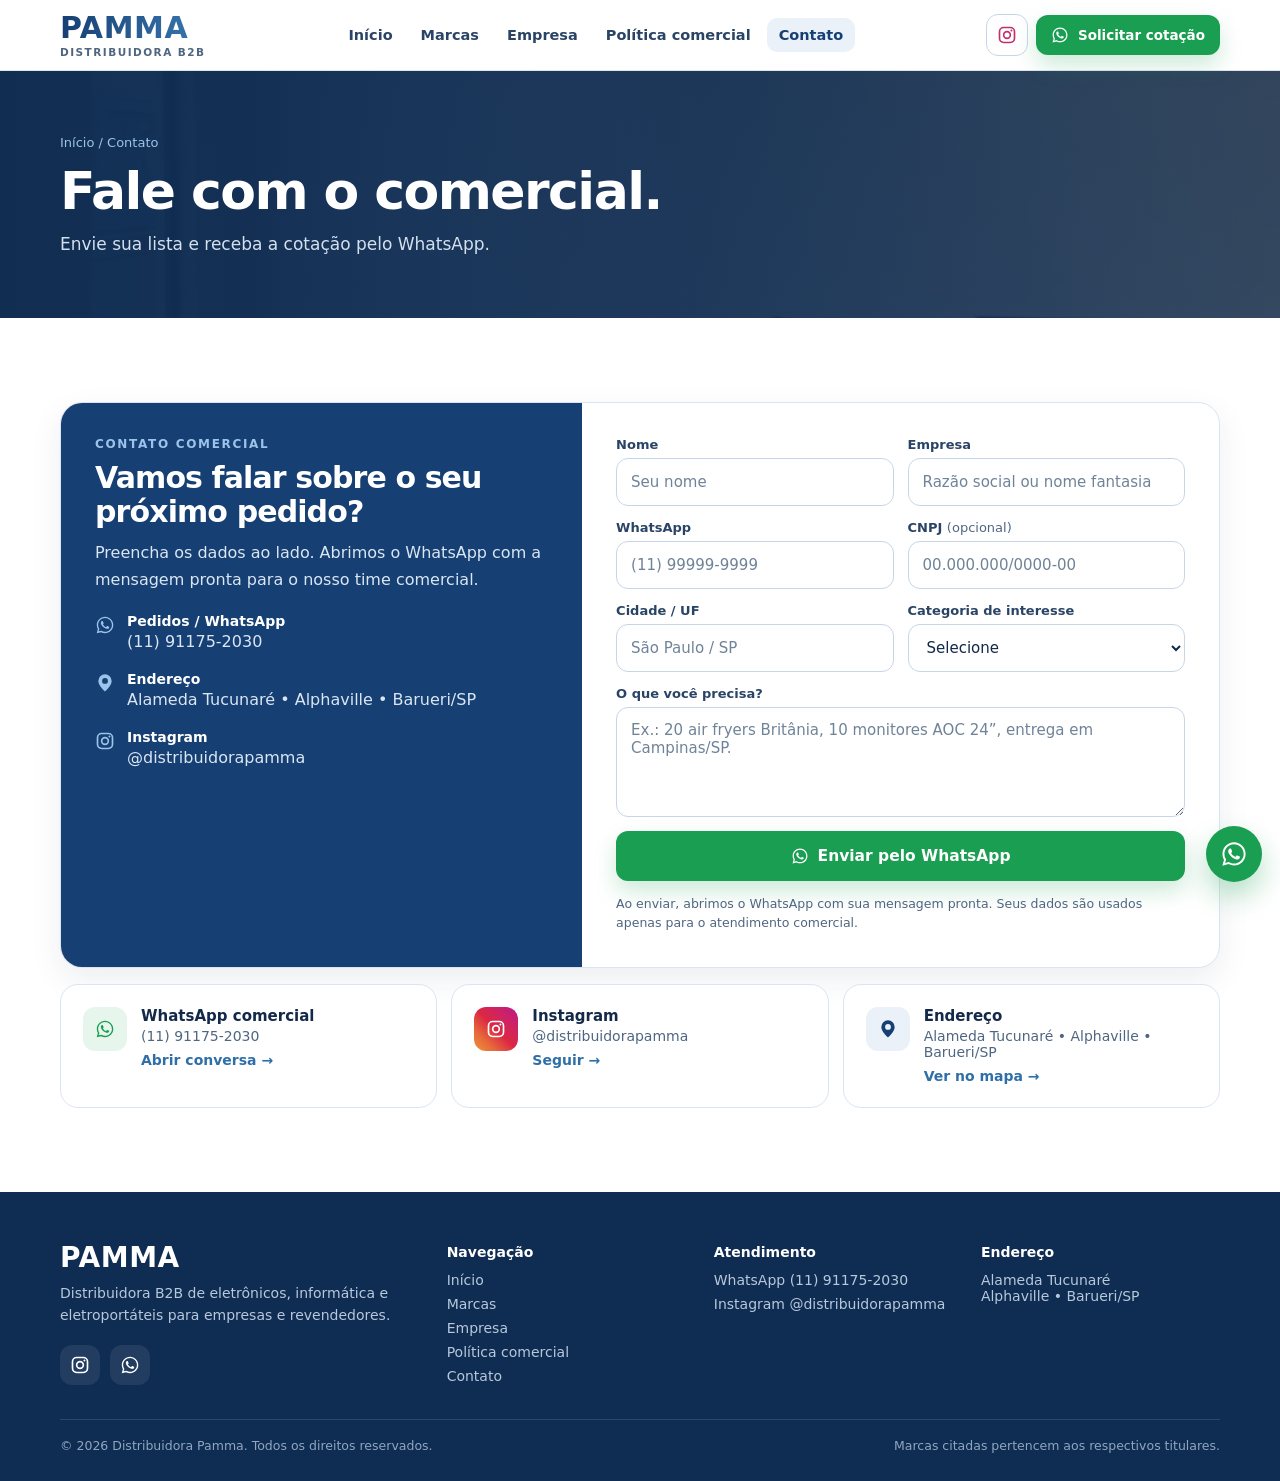
==== contato/index.html @ 4c20a5d1 "Site multipágina da Distribuidora Pamma - Uma página por aba: Início, Marcas, Empresa, Política come" ====
<!doctype html>
<html lang="pt-BR">
<head>
  <meta charset="utf-8" />
  <meta name="viewport" content="width=device-width,initial-scale=1" />
  <meta name="theme-color" content="#163f73" />
  <title>Contato e cotação | Distribuidora Pamma</title>
  <meta name="description" content="Solicite sua cotação pelo WhatsApp (11) 91175-2030 ou pelo formulário. Alameda Tucunaré, Alphaville, Barueri/SP." />
  
  <link rel="canonical" href="https://distribuidorapamma.com/contato/" />
  <meta property="og:type" content="website" />
  <meta property="og:locale" content="pt_BR" />
  <meta property="og:site_name" content="Distribuidora Pamma" />
  <meta property="og:title" content="Contato e cotação | Distribuidora Pamma" />
  <meta property="og:description" content="Solicite sua cotação pelo WhatsApp (11) 91175-2030 ou pelo formulário. Alameda Tucunaré, Alphaville, Barueri/SP." />
  <meta property="og:url" content="https://distribuidorapamma.com/contato/" />
  <meta property="og:image" content="https://distribuidorapamma.com/assets/img/og-pamma.jpg" />
  <meta property="og:image:width" content="1200" />
  <meta property="og:image:height" content="630" />
  <meta name="twitter:card" content="summary_large_image" />
  <link rel="icon" href="data:image/svg+xml,%3Csvg xmlns='http://www.w3.org/2000/svg' viewBox='0 0 64 64'%3E%3Crect width='64' height='64' rx='14' fill='%23163f73'/%3E%3Ctext x='32' y='45' font-family='Arial,Helvetica,sans-serif' font-size='38' font-weight='700' fill='%23fff' text-anchor='middle'%3EP%3C/text%3E%3C/svg%3E" />
  <link rel="stylesheet" href="../assets/css/site.css" />
  
</head>
<body>
<a class="skip" href="#conteudo">Pular para o conteúdo</a>
<svg width="0" height="0" style="position:absolute" aria-hidden="true">
<symbol id="i-wa" viewBox="0 0 24 24"><path fill="currentColor" d="M12.04 2C6.58 2 2.13 6.45 2.13 11.91c0 1.75.46 3.45 1.32 4.95L2.05 22l5.25-1.38a9.9 9.9 0 0 0 4.74 1.21c5.46 0 9.91-4.45 9.91-9.91C21.95 6.45 17.5 2 12.04 2Zm0 18.15c-1.48 0-2.93-.4-4.2-1.15l-.3-.18-3.12.82.83-3.04-.2-.31a8.2 8.2 0 0 1-1.26-4.38c0-4.54 3.7-8.24 8.25-8.24 4.54 0 8.24 3.7 8.24 8.24 0 4.55-3.7 8.24-8.24 8.24Zm4.52-6.16c-.25-.12-1.47-.72-1.69-.81-.23-.08-.39-.12-.56.13-.16.25-.64.81-.78.97-.14.17-.29.19-.54.06-.25-.12-1.05-.39-1.99-1.23-.74-.66-1.23-1.47-1.38-1.72-.14-.25-.02-.38.11-.51.11-.11.25-.29.37-.43.13-.15.17-.25.25-.42.08-.17.04-.31-.02-.43-.06-.12-.56-1.34-.76-1.84-.2-.48-.41-.42-.56-.43h-.48c-.17 0-.43.06-.66.31-.23.25-.86.85-.86 2.07 0 1.22.89 2.4 1.01 2.56.12.17 1.75 2.67 4.23 3.74.59.26 1.05.41 1.41.52.59.19 1.13.16 1.56.1.48-.07 1.47-.6 1.67-1.18.21-.58.21-1.07.14-1.18-.06-.1-.22-.16-.47-.28Z"/></symbol>
<symbol id="i-ig" viewBox="0 0 24 24"><g fill="none" stroke="currentColor" stroke-width="2"><rect x="3" y="3" width="18" height="18" rx="5"/><circle cx="12" cy="12" r="4"/></g><circle cx="17.3" cy="6.7" r="1.2" fill="currentColor"/></symbol>
<symbol id="i-pin" viewBox="0 0 24 24"><path fill="currentColor" d="M12 22s-8-6.46-8-12.5a8 8 0 0 1 16 0C20 15.54 12 22 12 22Zm0-9a3.5 3.5 0 1 0 0-7 3.5 3.5 0 0 0 0 7Z"/></symbol>
<symbol id="i-box" viewBox="0 0 24 24"><g fill="none" stroke="currentColor" stroke-width="1.8" stroke-linejoin="round"><path d="M3 7.5 12 3l9 4.5v9L12 21l-9-4.5v-9Z"/><path d="m3 7.5 9 4.5 9-4.5M12 12v9"/></g></symbol>
<symbol id="i-tv" viewBox="0 0 24 24"><g fill="none" stroke="currentColor" stroke-width="1.8" stroke-linecap="round"><rect x="3" y="4" width="18" height="12" rx="2"/><path d="M8 20h8M12 16v4"/></g></symbol>
<symbol id="i-laptop" viewBox="0 0 24 24"><g fill="none" stroke="currentColor" stroke-width="1.8" stroke-linecap="round" stroke-linejoin="round"><rect x="5" y="4" width="14" height="10" rx="1.5"/><path d="M2.5 18h19l-1.5-4H4l-1.5 4Z"/></g></symbol>
<symbol id="i-blender" viewBox="0 0 24 24"><g fill="none" stroke="currentColor" stroke-width="1.8" stroke-linecap="round" stroke-linejoin="round"><path d="M7 3h10l-1.5 10h-7L7 3Z"/><path d="M7.5 13h9l1 7h-11l1-7ZM12 16.5h.01"/></g></symbol>
<symbol id="i-fan" viewBox="0 0 24 24"><g fill="none" stroke="currentColor" stroke-width="1.8" stroke-linecap="round"><circle cx="12" cy="10" r="1.6"/><path d="M12 8.4c0-3 1-5.4 3-5.4s2.4 3-3 5.4ZM13.4 10.8c2.6 1.5 4.2 3.5 3.2 5.2s-3.8.5-3.2-5.2ZM10.6 10.8c-2.6 1.5-5.1 1.9-6.1.2s1.6-3.6 6.1-.2ZM12 11.6V21M8 21h8"/></g></symbol>
<symbol id="i-truck" viewBox="0 0 24 24"><g fill="none" stroke="currentColor" stroke-width="1.8" stroke-linejoin="round"><path d="M2 6h12v10H2zM14 9h4l4 4v3h-8z"/><circle cx="6" cy="18" r="2" fill="#fff"/><circle cx="18" cy="18" r="2" fill="#fff"/></g></symbol>
<symbol id="i-doc" viewBox="0 0 24 24"><g fill="none" stroke="currentColor" stroke-width="1.8" stroke-linejoin="round"><path d="M6 2h9l5 5v15H6z"/><path d="M14 2v6h6M9 13h8M9 17h6"/></g></symbol>
<symbol id="i-menu" viewBox="0 0 24 24"><path stroke="currentColor" stroke-width="2" stroke-linecap="round" d="M4 7h16M4 12h16M4 17h16"/></symbol>
<symbol id="i-arrow" viewBox="0 0 24 24"><path fill="none" stroke="currentColor" stroke-width="2" stroke-linecap="round" stroke-linejoin="round" d="M5 12h14M13 6l6 6-6 6"/></symbol>
</svg>

<header class="site-header">
  <nav class="wrap" aria-label="Principal">
    <a class="brand" href="../" aria-label="Distribuidora Pamma — início">
      <span class="logo">PAMMA</span>
      <small>Distribuidora B2B</small>
    </a>
    <div class="navlinks" id="navlinks">
<a href="../">Início</a>
<a href="../marcas/">Marcas</a>
<a href="../empresa/">Empresa</a>
<a href="../politica-comercial/">Política comercial</a>
<a href="../contato/" aria-current="page">Contato</a>
    </div>
    <div class="nav-right">
      <a class="icon-btn ig" href="https://www.instagram.com/distribuidorapamma/" target="_blank" rel="noopener" aria-label="Instagram @distribuidorapamma" title="@distribuidorapamma">
        <svg class="ico" aria-hidden="true"><use href="#i-ig"/></svg>
      </a>
      <a class="btn btn-wa btn-sm js-wa" href="../contato/">
        <svg class="ico" aria-hidden="true"><use href="#i-wa"/></svg><span>Solicitar cotação</span>
      </a>
      <button class="icon-btn menu-btn" id="menuBtn" aria-label="Abrir menu" aria-expanded="false" aria-controls="navlinks">
        <svg class="ico" aria-hidden="true"><use href="#i-menu"/></svg>
      </button>
    </div>
  </nav>
</header>

<main id="conteudo">
<section class="page-head">
  <img class="ph-bg" src="../assets/img/escritorio.webp" alt="" aria-hidden="true" />
  <div class="wrap">
    <div class="crumbs"><a href="../">Início</a> / Contato</div>
    <h1>Fale com o comercial.</h1>
    <p>Envie sua lista e receba a cotação pelo WhatsApp.</p>
  </div>
</section>

<section class="section">
  <div class="wrap">
    <div class="contact-box">
      <div class="contact-info">
        <div class="kicker">Contato comercial</div>
        <h2>Vamos falar sobre o seu próximo pedido?</h2>
        <p>Preencha os dados ao lado. Abrimos o WhatsApp com a mensagem pronta para o nosso time comercial.</p>
        <div class="contact-line">
          <svg class="ico" aria-hidden="true"><use href="#i-wa"/></svg>
          <div><strong>Pedidos / WhatsApp</strong><a class="js-wa" data-msg="Olá! Gostaria de fazer um pedido com a Distribuidora Pamma." href="#">(11) 91175-2030</a></div>
        </div>
        <div class="contact-line">
          <svg class="ico" aria-hidden="true"><use href="#i-pin"/></svg>
          <div><strong>Endereço</strong><a href="https://www.google.com/maps/search/?api=1&amp;query=Alameda+Tucunar%C3%A9+Alphaville+Barueri+SP" target="_blank" rel="noopener">Alameda Tucunaré • Alphaville • Barueri/SP</a></div>
        </div>
        <div class="contact-line">
          <svg class="ico" aria-hidden="true"><use href="#i-ig"/></svg>
          <div><strong>Instagram</strong><a href="https://www.instagram.com/distribuidorapamma/" target="_blank" rel="noopener">@distribuidorapamma</a></div>
        </div>
      </div>

      <form class="form" id="leadForm" novalidate>
        <div class="form-grid">
          <div class="field">
            <label for="nome">Nome</label>
            <input id="nome" name="nome" required autocomplete="name" placeholder="Seu nome" />
          </div>
          <div class="field">
            <label for="empresa">Empresa</label>
            <input id="empresa" name="empresa" required autocomplete="organization" placeholder="Razão social ou nome fantasia" />
          </div>
          <div class="field">
            <label for="telefone">WhatsApp</label>
            <input id="telefone" name="telefone" type="tel" required autocomplete="tel" inputmode="tel" placeholder="(11) 99999-9999" />
          </div>
          <div class="field">
            <label for="cnpj">CNPJ <em>(opcional)</em></label>
            <input id="cnpj" name="cnpj" inputmode="numeric" placeholder="00.000.000/0000-00" />
          </div>
          <div class="field">
            <label for="cidade">Cidade / UF</label>
            <input id="cidade" name="cidade" autocomplete="address-level2" placeholder="São Paulo / SP" />
          </div>
          <div class="field">
            <label for="categoria">Categoria de interesse</label>
            <select id="categoria" name="categoria">
              <option value="">Selecione</option>
              <option>TV & Eletrônicos</option>
              <option>Informática</option>
              <option>Eletroportáteis</option>
              <option>Utilidades & Climatização</option>
              <option>Várias categorias</option>
            </select>
          </div>
          <div class="field full">
            <label for="mensagem">O que você precisa?</label>
            <textarea id="mensagem" name="mensagem" placeholder="Ex.: 20 air fryers Britânia, 10 monitores AOC 24”, entrega em Campinas/SP."></textarea>
          </div>
          <div class="field full">
            <button class="btn btn-wa" type="submit"><svg class="ico" aria-hidden="true"><use href="#i-wa"/></svg> Enviar pelo WhatsApp</button>
            <div class="fine">Ao enviar, abrimos o WhatsApp com sua mensagem pronta. Seus dados são usados apenas para o atendimento comercial.</div>
          </div>
        </div>
      </form>
    </div>

    <div class="info-cards">
      <div class="card info-card">
        <div class="fi wa"><svg class="ico" aria-hidden="true"><use href="#i-wa"/></svg></div>
        <div><b>WhatsApp comercial</b><span>(11) 91175-2030</span><a class="more js-wa" href="#">Abrir conversa →</a></div>
      </div>
      <div class="card info-card">
        <div class="fi ig"><svg class="ico" aria-hidden="true"><use href="#i-ig"/></svg></div>
        <div><b>Instagram</b><span>@distribuidorapamma</span><a class="more" href="https://www.instagram.com/distribuidorapamma/" target="_blank" rel="noopener">Seguir →</a></div>
      </div>
      <div class="card info-card">
        <div class="fi"><svg class="ico" aria-hidden="true"><use href="#i-pin"/></svg></div>
        <div><b>Endereço</b><span>Alameda Tucunaré • Alphaville • Barueri/SP</span><a class="more" href="https://www.google.com/maps/search/?api=1&amp;query=Alameda+Tucunar%C3%A9+Alphaville+Barueri+SP" target="_blank" rel="noopener">Ver no mapa →</a></div>
      </div>
    </div>
  </div>
</section>

</main>

<footer class="site-footer">
  <div class="wrap">
    <div class="footer-grid">
      <div>
        <div class="logo">PAMMA</div>
        <p style="max-width:360px; line-height:1.6; margin:10px 0 0">Distribuidora B2B de eletrônicos, informática e eletroportáteis para empresas e revendedores.</p>
        <div class="social">
          <a class="ig" href="https://www.instagram.com/distribuidorapamma/" target="_blank" rel="noopener" aria-label="Instagram"><svg class="ico" aria-hidden="true"><use href="#i-ig"/></svg></a>
          <a class="wa js-wa" href="../contato/" aria-label="WhatsApp"><svg class="ico" aria-hidden="true"><use href="#i-wa"/></svg></a>
        </div>
        <!-- TODO: inserir razão social e CNPJ oficiais -->
      </div>
      <div>
        <h4>Navegação</h4>
        <ul>
          <li><a href="../">Início</a></li>
          <li><a href="../marcas/">Marcas</a></li>
          <li><a href="../empresa/">Empresa</a></li>
          <li><a href="../politica-comercial/">Política comercial</a></li>
          <li><a href="../contato/">Contato</a></li>
        </ul>
      </div>
      <div>
        <h4>Atendimento</h4>
        <ul>
          <li><a class="js-wa" href="../contato/">WhatsApp (11) 91175-2030</a></li>
          <li><a href="https://www.instagram.com/distribuidorapamma/" target="_blank" rel="noopener">Instagram @distribuidorapamma</a></li>
        </ul>
      </div>
      <div>
        <h4>Endereço</h4>
        <ul>
          <li><a href="https://www.google.com/maps/search/?api=1&amp;query=Alameda+Tucunar%C3%A9+Alphaville+Barueri+SP" target="_blank" rel="noopener">Alameda Tucunaré<br>Alphaville • Barueri/SP</a></li>
        </ul>
      </div>
    </div>
    <div class="footer-bottom">
      <span>© <span id="year"></span> Distribuidora Pamma. Todos os direitos reservados.</span>
      <span>Marcas citadas pertencem aos respectivos titulares.</span>
    </div>
  </div>
</footer>

<a class="fab js-wa" href="../contato/" aria-label="Falar no WhatsApp"><svg class="ico" aria-hidden="true"><use href="#i-wa"/></svg></a>
<script src="../assets/js/site.js" defer></script>
</body>
</html>
---- assets/css/site.css ----
/* Distribuidora Pamma — estilos compartilhados */
:root{
  --navy:#163f73;
  --navy-2:#1f4f8a;
  --navy-dark:#0f2c52;
  --blue:#2f6fa8;
  --blue-light:#9cc3ea;
  --blue-soft:#eaf1f9;
  --bg-soft:#f4f8fc;
  --line:#dbe5f0;
  --line-strong:#c6d6e8;
  --text:#13294a;
  --muted:#4f6680;
  --wa:#1a9e52;
  --wa-2:#14864a;
  --ig:linear-gradient(45deg,#f09433 0%,#e6683c 25%,#dc2743 50%,#cc2366 75%,#bc1888 100%);
  --shadow:0 12px 32px rgba(19,41,74,.08);
  --shadow-lg:0 24px 48px rgba(19,41,74,.14);
  --radius:18px;
  --header-h:70px;
}
*{box-sizing:border-box}
html{scroll-behavior:smooth; scroll-padding-top:calc(var(--header-h) + 12px)}
body{
  margin:0; color:var(--text); background:#fff;
  font-family:Inter,ui-sans-serif,system-ui,-apple-system,BlinkMacSystemFont,"Segoe UI",Roboto,sans-serif;
  -webkit-font-smoothing:antialiased; overflow-x:hidden;
}
img{max-width:100%; display:block}
a{color:inherit; text-decoration:none}
:focus-visible{outline:3px solid #7fb0e3; outline-offset:2px; border-radius:6px}
.wrap{width:min(1160px, calc(100% - 32px)); margin:0 auto}
.skip{position:absolute; left:-9999px; top:8px; z-index:100; background:#fff; padding:10px 14px; border-radius:10px; font-weight:700}
.skip:focus{left:12px}
.ico{width:20px; height:20px; flex:0 0 20px}

/* Marca */
.logo{
  font-weight:800; letter-spacing:.02em; line-height:1;
  background:linear-gradient(90deg, var(--navy) 0%, #3a78b0 100%);
  -webkit-background-clip:text; background-clip:text; color:transparent;
}

/* Header */
.site-header{
  position:sticky; top:0; z-index:60;
  background:rgba(255,255,255,.95); backdrop-filter:blur(10px);
  border-bottom:1px solid var(--line);
}
.site-header nav{min-height:var(--header-h); display:flex; align-items:center; justify-content:space-between; gap:20px}
.brand{display:flex; flex-direction:column; gap:3px}
.brand .logo{font-size:30px}
.brand small{font-size:10.5px; color:var(--muted); letter-spacing:.14em; text-transform:uppercase; font-weight:700}
.navlinks{display:flex; align-items:center; gap:4px; font-size:14.5px; font-weight:600; color:#2a4466}
.navlinks a{padding:9px 12px; border-radius:10px}
.navlinks a:hover{background:var(--bg-soft); color:var(--navy)}
.navlinks a[aria-current="page"]{color:var(--navy); background:var(--blue-soft); font-weight:700}
.nav-right{display:flex; align-items:center; gap:8px}
.icon-btn{
  width:42px; height:42px; border-radius:12px; display:grid; place-items:center;
  border:1px solid var(--line-strong); background:#fff; color:var(--navy); cursor:pointer;
}
.icon-btn:hover{background:var(--bg-soft)}
.icon-btn.ig{color:#c1306b}
.menu-btn{display:none}

/* Botões */
.btn{
  display:inline-flex; align-items:center; justify-content:center; gap:9px;
  padding:12px 18px; border-radius:12px; font:inherit; font-weight:700; font-size:14.5px;
  border:1px solid transparent; cursor:pointer; transition:transform .18s ease, background .18s ease, box-shadow .18s ease;
  white-space:nowrap;
}
.btn:hover{transform:translateY(-1px)}
.btn .ico{width:18px; height:18px; flex-basis:18px}
.btn-wa{color:#fff; background:var(--wa); box-shadow:0 10px 22px rgba(26,158,82,.22)}
.btn-wa:hover{background:var(--wa-2)}
.btn-navy{color:#fff; background:var(--navy)}
.btn-navy:hover{background:var(--navy-2)}
.btn-ghost{color:var(--navy); background:#fff; border-color:var(--line-strong)}
.btn-light{color:var(--navy); background:#fff}
.btn-outline-light{color:#fff; border-color:rgba(255,255,255,.35)}
.btn-outline-light:hover{background:rgba(255,255,255,.08)}
.btn-ig{color:#fff; background:var(--ig)}
.btn-sm{padding:10px 14px; font-size:13.5px}
.link-arrow{display:inline-flex; align-items:center; gap:6px; font-weight:700; color:var(--blue)}
.link-arrow:hover{gap:9px}

/* Tipografia de seção */
.section{padding:84px 0}
.section.alt{background:var(--bg-soft)}
.section-head{max-width:720px; margin-bottom:34px}
.section-head.center{margin-left:auto; margin-right:auto; text-align:center}
.section-head.row{max-width:none; display:flex; align-items:flex-end; justify-content:space-between; gap:20px; flex-wrap:wrap}
.kicker{font-size:12px; font-weight:800; letter-spacing:.14em; text-transform:uppercase; color:var(--blue); margin-bottom:10px}
h1,h2,h3{letter-spacing:-.03em}
h2{font-size:clamp(28px,3.6vw,42px); line-height:1.1; margin:0 0 12px}
.section-head p{color:var(--muted); font-size:16.5px; line-height:1.65; margin:0}
.card{background:#fff; border:1px solid var(--line); border-radius:var(--radius)}

/* Hero (home) */
.hero{padding:52px 0 64px; background:linear-gradient(180deg,#fff 0%, var(--bg-soft) 100%)}
.hero-grid{display:grid; grid-template-columns:1.1fr .9fr; gap:48px; align-items:center}
.tag{
  display:inline-flex; align-items:center; gap:8px; padding:7px 12px; border-radius:999px;
  background:var(--blue-soft); color:var(--navy); font-size:12px; font-weight:800;
  letter-spacing:.08em; text-transform:uppercase;
}
.tag .dot{width:7px; height:7px; border-radius:50%; background:var(--wa); box-shadow:0 0 0 4px rgba(26,158,82,.15)}
.hero h1{margin:16px 0 16px; font-size:clamp(34px,5vw,58px); line-height:1.04; max-width:640px}
.hero h1 span{color:var(--blue)}
.lead{margin:0 0 26px; max-width:580px; color:var(--muted); font-size:17.5px; line-height:1.65}
.actions{display:flex; flex-wrap:wrap; gap:10px}
.stats{display:grid; grid-template-columns:repeat(3,1fr); gap:12px; margin-top:32px; max-width:620px}
.stat{padding:16px; border-radius:14px; background:#fff; border:1px solid var(--line)}
.stat strong{display:block; font-size:22px; letter-spacing:-.02em; color:var(--navy)}
.stat span{display:block; margin-top:4px; font-size:12.5px; color:var(--muted); line-height:1.4}
.hero-visual{position:relative}
.hero-photo{border-radius:24px; overflow:hidden; border:1px solid var(--line); box-shadow:var(--shadow-lg); aspect-ratio:4/5; max-height:600px}
.hero-photo img{width:100%; height:100%; object-fit:cover}
.badge{
  position:absolute; left:-22px; bottom:28px; max-width:270px; display:flex; gap:12px; align-items:center;
  padding:14px 16px; border-radius:14px; background:#fff; border:1px solid var(--line); box-shadow:var(--shadow);
}
.badge.top{left:auto; right:-18px; top:26px; bottom:auto}
.badge .bi{width:40px; height:40px; border-radius:12px; display:grid; place-items:center; background:var(--blue-soft); color:var(--navy); flex:0 0 40px}
.badge .bi.wa{background:#e6f6ec; color:var(--wa)}
.badge b{display:block; font-size:14px}
.badge span{display:block; font-size:12.5px; color:var(--muted); margin-top:2px}

/* Faixa de marcas (marquee) */
.brand-strip{border-block:1px solid var(--line); background:#fff; overflow:hidden; padding:18px 0}
.brand-strip .track{display:flex; gap:44px; width:max-content; animation:scroll 38s linear infinite}
.brand-strip span{font-weight:800; font-size:18px; color:#8aa0b8; letter-spacing:.01em; white-space:nowrap}
.brand-strip:hover .track{animation-play-state:paused}
@keyframes scroll{to{transform:translateX(-50%)}}
@media (prefers-reduced-motion:reduce){.brand-strip .track{animation:none; flex-wrap:wrap; width:auto; justify-content:center}}

/* Cabeçalho de página interna */
.page-head{position:relative; color:#fff; background:var(--navy-dark); overflow:hidden}
.page-head .ph-bg{position:absolute; inset:0; width:100%; height:100%; object-fit:cover; opacity:.35}
.page-head::after{content:""; position:absolute; inset:0; background:linear-gradient(90deg, rgba(15,44,82,.96) 0%, rgba(15,44,82,.75) 55%, rgba(15,44,82,.35) 100%)}
.page-head .wrap{position:relative; z-index:1; padding:64px 0 60px}
.crumbs{font-size:13px; color:var(--blue-light); margin-bottom:14px}
.crumbs a:hover{color:#fff}
.page-head h1{margin:0 0 12px; font-size:clamp(32px,4.4vw,52px); line-height:1.06; max-width:760px}
.page-head p{margin:0; max-width:640px; color:#d3e0ef; font-size:17px; line-height:1.6}
.page-head .actions{margin-top:24px}

/* Categorias / features */
.features{display:grid; grid-template-columns:repeat(4,1fr); gap:14px}
.feature{padding:24px; transition:transform .2s ease, box-shadow .2s ease}
.feature:hover{transform:translateY(-3px); box-shadow:var(--shadow)}
.feature .fi{width:48px; height:48px; border-radius:12px; display:grid; place-items:center; background:var(--blue-soft); color:var(--navy); margin-bottom:16px}
.feature .fi .ico{width:24px; height:24px}
.feature h3{margin:0 0 6px; font-size:17.5px}
.feature p{margin:0; color:var(--muted); font-size:14px; line-height:1.6}
.feature ul{margin:12px 0 0; padding:0; list-style:none; display:grid; gap:6px; font-size:13.5px; color:var(--muted)}
.feature li::before{content:"•"; color:var(--blue); font-weight:800; margin-right:8px}

/* Grade de marcas */
.brand-grid{display:grid; grid-template-columns:repeat(6,1fr); gap:10px}
.brand-tile{
  display:grid; place-items:center; min-height:76px; padding:12px; text-align:center;
  font-weight:800; font-size:16px; color:var(--navy); letter-spacing:.01em;
  background:#fff; border:1px solid var(--line); border-radius:14px; transition:border-color .2s, box-shadow .2s;
}
.brand-tile:hover{border-color:var(--line-strong); box-shadow:var(--shadow)}
.brand-tile.more{color:var(--muted); font-weight:600; border-style:dashed}
.legal{margin:14px 2px 0; font-size:12.5px; color:var(--muted); line-height:1.5}

/* Passos numerados */
.steps{display:grid; grid-template-columns:repeat(4,1fr); gap:14px; counter-reset:s}
.steps.three{grid-template-columns:repeat(3,1fr)}
.step{padding:24px; position:relative}
.step .n{font-size:34px; font-weight:800; color:var(--line-strong); letter-spacing:-.04em; line-height:1}
.step h3{margin:14px 0 6px; font-size:17px}
.step p{margin:0; color:var(--muted); font-size:14px; line-height:1.55}

/* Política comercial */
.policy-grid{display:grid; grid-template-columns:repeat(3,1fr); gap:14px}
.policy{padding:24px; position:relative; overflow:hidden}
.policy::before{content:""; position:absolute; left:0; top:0; bottom:0; width:4px; background:var(--blue)}
.policy small{display:block; color:var(--blue); font-weight:800; font-size:11.5px; letter-spacing:.1em; text-transform:uppercase; margin-bottom:8px}
.policy strong{display:block; font-size:24px; letter-spacing:-.02em; margin-bottom:6px}
.policy p{margin:0; color:var(--muted); line-height:1.6; font-size:14px}
.policy.wide{grid-column:span 2}
.note{margin:16px 2px 0; font-size:13px; color:var(--muted)}

/* FAQ */
.faq{display:grid; gap:10px; max-width:860px}
.faq details{background:#fff; border:1px solid var(--line); border-radius:14px; padding:0 20px}
.faq summary{cursor:pointer; list-style:none; padding:18px 0; font-weight:700; display:flex; justify-content:space-between; gap:16px}
.faq summary::-webkit-details-marker{display:none}
.faq summary::after{content:"+"; font-size:20px; color:var(--blue); line-height:1}
.faq details[open] summary::after{content:"–"}
.faq details p{margin:0 0 18px; color:var(--muted); line-height:1.6}

/* Empresa */
.split{display:grid; grid-template-columns:1fr 1fr; gap:44px; align-items:center}
.media-grid{display:grid; grid-template-columns:1.15fr .85fr; gap:12px}
.media-grid img{width:100%; height:100%; aspect-ratio:3/4; object-fit:cover; border-radius:18px; border:1px solid var(--line)}
.media-grid img:last-child{margin-top:44px}
.check-list{display:grid; gap:12px; margin:24px 0 0}
.check{display:flex; gap:12px; align-items:flex-start; padding:14px 16px}
.check i{width:26px; height:26px; flex:0 0 26px; border-radius:50%; display:grid; place-items:center; background:var(--blue-soft); color:var(--navy); font-style:normal; font-size:13px; font-weight:800}
.check span{color:var(--muted); line-height:1.55; font-size:15px}
.check strong{color:var(--text)}

/* Galeria */
.gallery{display:grid; grid-template-columns:repeat(3,1fr); gap:12px}
.gallery figure{margin:0; position:relative; border-radius:18px; overflow:hidden; border:1px solid var(--line)}
.gallery img{width:100%; aspect-ratio:1/1; object-fit:cover; transition:transform .5s ease}
.gallery figure:hover img{transform:scale(1.04)}
.gallery figcaption{position:absolute; left:12px; bottom:12px; padding:6px 10px; border-radius:8px; background:rgba(19,41,74,.84); color:#fff; font-size:12.5px; font-weight:700}

/* Bloco Instagram */
.ig-block{display:grid; grid-template-columns:1fr auto; gap:24px; align-items:center; padding:30px 34px; border-radius:22px; background:#fff; border:1px solid var(--line)}
.ig-block .ig-id{display:flex; align-items:center; gap:16px}
.ig-avatar{width:64px; height:64px; border-radius:50%; padding:3px; background:var(--ig); flex:0 0 64px}
.ig-avatar span{display:grid; place-items:center; width:100%; height:100%; border-radius:50%; background:#fff; font-weight:800; font-size:13px; color:var(--navy); letter-spacing:.02em}
.ig-block h3{margin:0 0 4px; font-size:22px}
.ig-block p{margin:0; color:var(--muted); line-height:1.55}

/* CTA final */
.cta-band{background:var(--navy); color:#fff; border-radius:24px; padding:44px; display:grid; grid-template-columns:1fr auto; gap:24px; align-items:center; position:relative; overflow:hidden}
.cta-band::after{content:""; position:absolute; right:-80px; top:-80px; width:280px; height:280px; border-radius:50%; background:radial-gradient(circle, rgba(156,195,234,.25), transparent 70%)}
.cta-band h2{color:#fff; margin:0 0 8px; font-size:clamp(24px,3vw,34px)}
.cta-band p{margin:0; color:#d3e0ef; line-height:1.6}
.cta-band .actions{position:relative; z-index:1}

/* Contato */
.contact-box{display:grid; grid-template-columns:.9fr 1.1fr; overflow:hidden; border-radius:22px; background:#fff; border:1px solid var(--line); box-shadow:var(--shadow)}
.contact-info{padding:34px; background:var(--navy); color:#dbe6f3}
.contact-info .kicker{color:var(--blue-light)}
.contact-info h2{margin:6px 0 12px; font-size:30px; line-height:1.12; color:#fff}
.contact-info p{line-height:1.65; margin:0 0 8px}
.contact-line{display:flex; gap:12px; align-items:flex-start; margin-top:20px}
.contact-line .ico{color:var(--blue-light); margin-top:2px}
.contact-line strong{display:block; color:#fff; font-size:14px}
.contact-line span, .contact-line a{display:block; margin-top:3px; color:#dbe6f3}
.contact-line a:hover{text-decoration:underline}
.form{padding:34px}
.form-grid{display:grid; grid-template-columns:1fr 1fr; gap:14px}
.field{display:grid; gap:6px}
.field.full{grid-column:1/-1}
label{font-size:13px; font-weight:700; color:#2a4466}
label em{font-style:normal; font-weight:500; color:var(--muted)}
input,textarea,select{width:100%; border:1px solid var(--line-strong); background:#fff; color:var(--text); border-radius:12px; padding:13px 14px; font:inherit; font-size:15px; min-height:48px}
textarea{min-height:110px; resize:vertical}
input::placeholder,textarea::placeholder{color:#6f8399}
input:focus,textarea:focus,select:focus{outline:none; border-color:var(--blue); box-shadow:0 0 0 3px rgba(47,111,168,.15)}
.form .btn{width:100%; padding:15px 18px; font-size:15.5px}
.fine{font-size:12.5px; color:var(--muted); margin-top:8px; line-height:1.5}
.info-cards{display:grid; grid-template-columns:repeat(3,1fr); gap:14px; margin-top:16px}
.info-card{padding:22px; display:flex; gap:14px; align-items:flex-start}
.info-card .fi{width:44px; height:44px; border-radius:12px; display:grid; place-items:center; background:var(--blue-soft); color:var(--navy); flex:0 0 44px}
.info-card .fi.ig{background:var(--ig); color:#fff}
.info-card .fi.wa{background:#e6f6ec; color:var(--wa)}
.info-card b{display:block; font-size:15px}
.info-card span{display:block; color:var(--muted); font-size:14px; margin-top:3px}
.info-card a.more{display:inline-block; margin-top:8px; font-weight:700; color:var(--blue); font-size:14px}

/* Footer */
.site-footer{padding:52px 0 28px; background:var(--navy-dark); color:#b7c8dc; font-size:14px}
.footer-grid{display:grid; grid-template-columns:1.5fr 1fr 1fr 1fr; gap:28px}
.site-footer .logo{font-size:28px; background:none; color:#fff}
.site-footer h4{margin:0 0 12px; color:#fff; font-size:14px}
.site-footer ul{list-style:none; padding:0; margin:0; display:grid; gap:8px}
.site-footer a:hover{color:#fff}
.social{display:flex; gap:10px; margin-top:18px}
.social a{width:40px; height:40px; border-radius:12px; display:grid; place-items:center; background:rgba(255,255,255,.08); color:#fff; transition:background .2s}
.social a:hover{background:rgba(255,255,255,.18)}
.social a.ig:hover{background:var(--ig)}
.social a.wa:hover{background:var(--wa)}
.footer-bottom{margin-top:34px; padding-top:18px; border-top:1px solid rgba(255,255,255,.12); display:flex; justify-content:space-between; gap:16px; flex-wrap:wrap; font-size:12.5px; color:#8fa6c0}

/* WhatsApp flutuante */
.fab{position:fixed; right:18px; bottom:18px; z-index:65; width:56px; height:56px; border-radius:50%; display:grid; place-items:center; background:var(--wa); color:#fff; box-shadow:0 14px 28px rgba(26,158,82,.32)}
.fab .ico{width:28px; height:28px; flex-basis:28px}

/* Revelar ao rolar */
.reveal{opacity:0; transform:translateY(14px); transition:opacity .5s ease, transform .5s ease}
.reveal.in{opacity:1; transform:none}
@media (prefers-reduced-motion:reduce){.reveal{opacity:1; transform:none; transition:none}}

/* ---------- Responsivo ---------- */
@media (max-width:1024px){
  .navlinks{
    display:none; position:absolute; left:0; right:0; top:var(--header-h);
    flex-direction:column; align-items:stretch; gap:0; padding:8px 16px 16px;
    background:#fff; border-bottom:1px solid var(--line); box-shadow:0 16px 30px rgba(19,41,74,.08);
  }
  .navlinks a{padding:14px 8px; border-radius:0; border-bottom:1px solid var(--line)}
  .navlinks a[aria-current="page"]{background:none; color:var(--blue)}
  .navlinks.open{display:flex}
  .menu-btn{display:grid}
  .hero-grid,.split,.contact-box{grid-template-columns:1fr}
  .hero-photo{max-width:560px; margin:0 auto; aspect-ratio:4/3}
  .badge{left:12px}
  .badge.top{right:12px}
  .features,.steps{grid-template-columns:1fr 1fr}
  .steps.three{grid-template-columns:1fr}
  .policy-grid{grid-template-columns:1fr 1fr}
  .policy.wide{grid-column:1/-1}
  .brand-grid{grid-template-columns:repeat(4,1fr)}
  .info-cards{grid-template-columns:1fr}
  .footer-grid{grid-template-columns:1fr 1fr}
  .footer-grid > div:first-child{grid-column:1/-1}
}
@media (max-width:640px){
  :root{--header-h:62px}
  .wrap{width:calc(100% - 28px)}
  .brand .logo{font-size:26px}
  .brand small{display:none}
  .nav-right .btn span{display:none}
  .nav-right .btn{padding:10px 12px}
  .nav-right{gap:6px}
  .icon-btn{width:40px; height:40px}
  .hero{padding:28px 0 44px}
  .lead{font-size:16px}
  .actions .btn{flex:1 1 100%}
  .stats{gap:8px}
  .stat{padding:12px 10px}
  .stat strong{font-size:17px}
  .stat span{font-size:11.5px}
  .hero-photo{aspect-ratio:4/3.4}
  .badge{position:static; max-width:none; margin-top:10px; box-shadow:none}
  .badge.top{display:none}
  .page-head .wrap{padding:44px 0 40px}
  .page-head p{font-size:15.5px}
  .section{padding:56px 0}
  .features,.policy-grid,.form-grid,.steps{grid-template-columns:1fr}
  .brand-grid{grid-template-columns:repeat(3,1fr)}
  .brand-tile{min-height:60px; font-size:14px}
  .media-grid img:last-child{margin-top:24px}
  .gallery{grid-template-columns:1fr 1fr}
  .gallery figure:first-child{grid-column:1/-1}
  .gallery figure:first-child img{aspect-ratio:4/3}
  .ig-block{grid-template-columns:1fr; padding:24px}
  .ig-block .btn{width:100%}
  .cta-band{grid-template-columns:1fr; padding:30px 24px}
  .contact-info,.form{padding:24px}
  .contact-info h2{font-size:26px}
  .footer-grid{grid-template-columns:1fr}
  body{padding-bottom:70px}
}
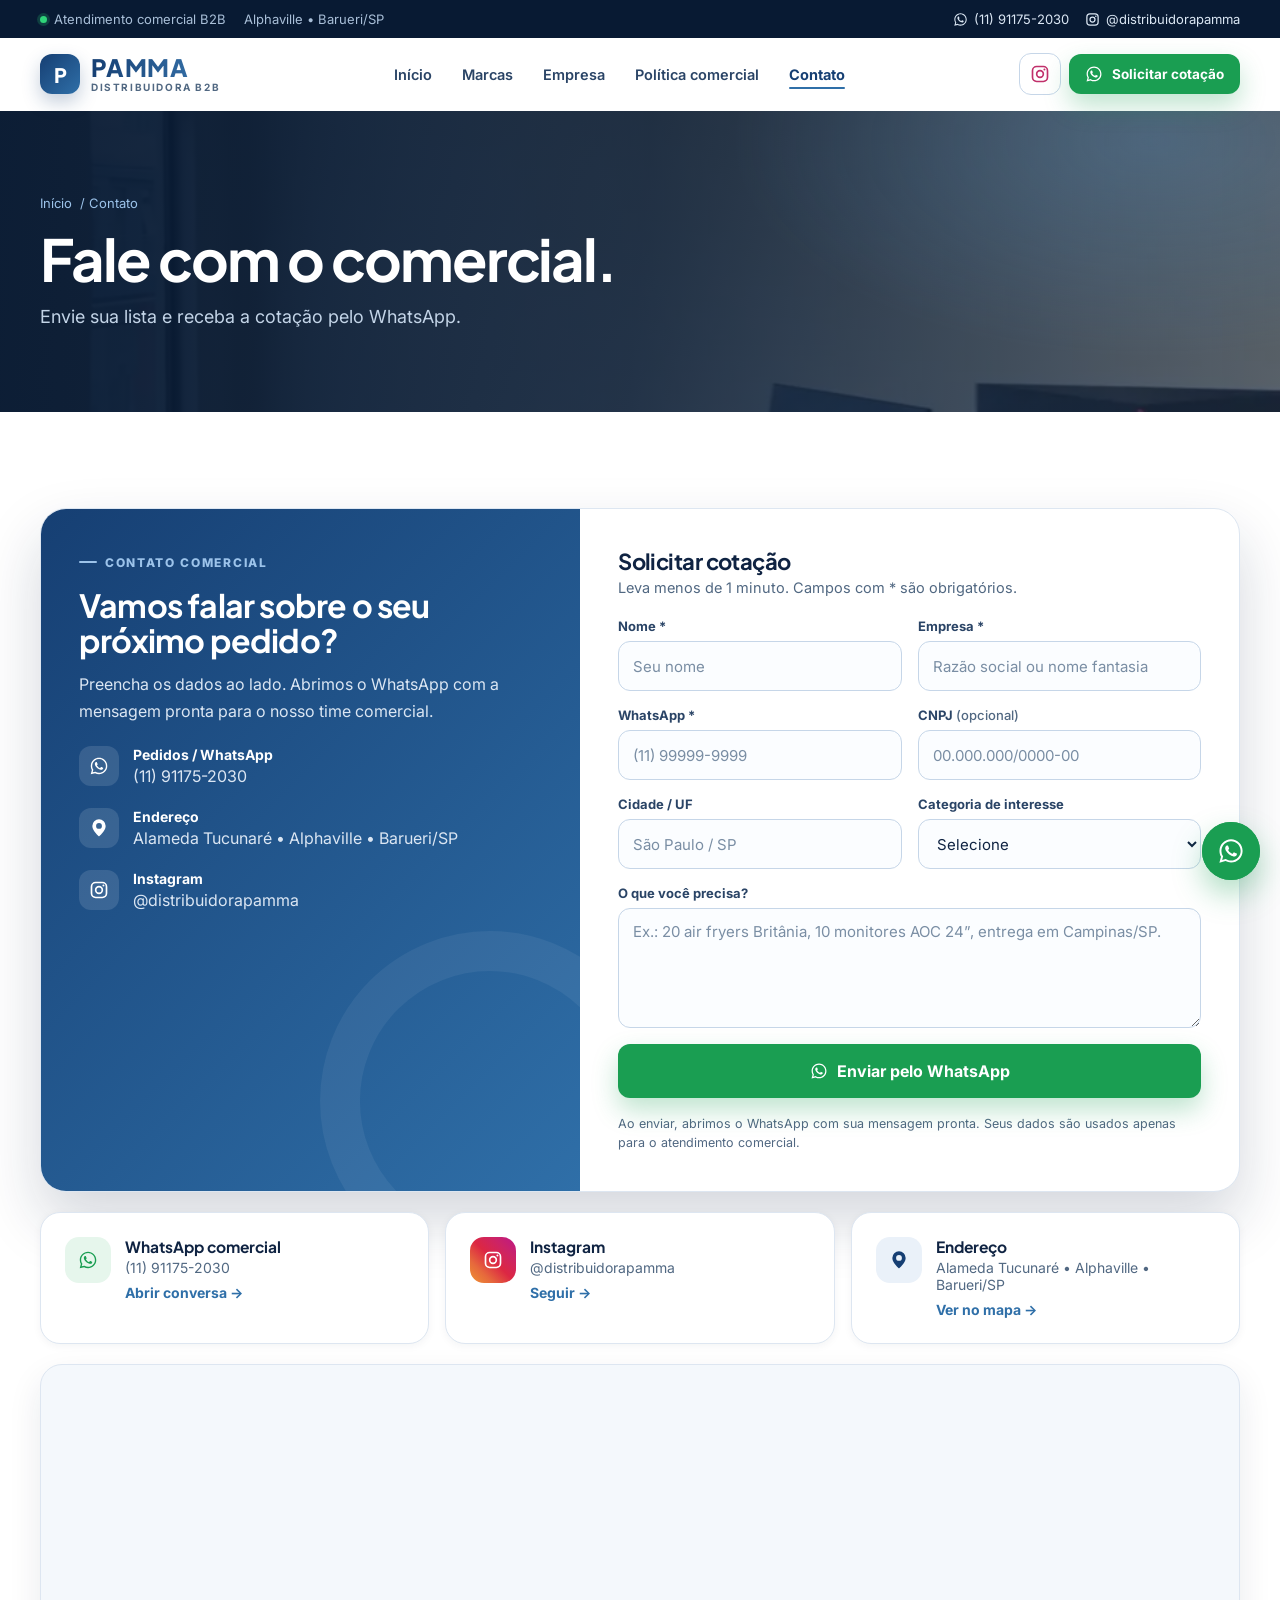
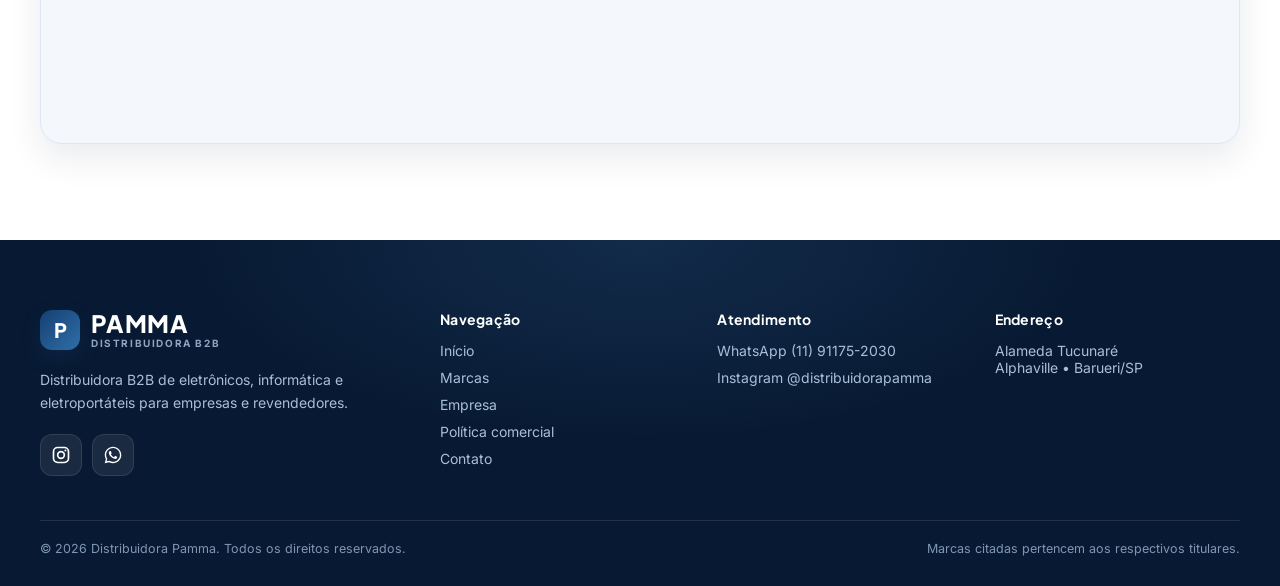
==== commit b6f83f6a: "Redesign visual v2 do site - Hero escuro com foto do CD, card de condições e KPIs sobrepostos - Topb" ====
--- a/contato/index.html
+++ b/contato/index.html
@@ -19,6 +19,9 @@
   <meta property="og:image:height" content="630" />
   <meta name="twitter:card" content="summary_large_image" />
   <link rel="icon" href="data:image/svg+xml,%3Csvg xmlns='http://www.w3.org/2000/svg' viewBox='0 0 64 64'%3E%3Crect width='64' height='64' rx='14' fill='%23163f73'/%3E%3Ctext x='32' y='45' font-family='Arial,Helvetica,sans-serif' font-size='38' font-weight='700' fill='%23fff' text-anchor='middle'%3EP%3C/text%3E%3C/svg%3E" />
+  <link rel="preconnect" href="https://fonts.googleapis.com" />
+  <link rel="preconnect" href="https://fonts.gstatic.com" crossorigin />
+  <link rel="stylesheet" href="https://fonts.googleapis.com/css2?family=Inter:wght@400;500;600;700&family=Plus+Jakarta+Sans:wght@600;700;800&display=swap" />
   <link rel="stylesheet" href="../assets/css/site.css" />
   
 </head>
@@ -35,15 +38,32 @@
 <symbol id="i-fan" viewBox="0 0 24 24"><g fill="none" stroke="currentColor" stroke-width="1.8" stroke-linecap="round"><circle cx="12" cy="10" r="1.6"/><path d="M12 8.4c0-3 1-5.4 3-5.4s2.4 3-3 5.4ZM13.4 10.8c2.6 1.5 4.2 3.5 3.2 5.2s-3.8.5-3.2-5.2ZM10.6 10.8c-2.6 1.5-5.1 1.9-6.1.2s1.6-3.6 6.1-.2ZM12 11.6V21M8 21h8"/></g></symbol>
 <symbol id="i-truck" viewBox="0 0 24 24"><g fill="none" stroke="currentColor" stroke-width="1.8" stroke-linejoin="round"><path d="M2 6h12v10H2zM14 9h4l4 4v3h-8z"/><circle cx="6" cy="18" r="2" fill="#fff"/><circle cx="18" cy="18" r="2" fill="#fff"/></g></symbol>
 <symbol id="i-doc" viewBox="0 0 24 24"><g fill="none" stroke="currentColor" stroke-width="1.8" stroke-linejoin="round"><path d="M6 2h9l5 5v15H6z"/><path d="M14 2v6h6M9 13h8M9 17h6"/></g></symbol>
+<symbol id="i-clock" viewBox="0 0 24 24"><g fill="none" stroke="currentColor" stroke-width="1.8" stroke-linecap="round"><circle cx="12" cy="12" r="9"/><path d="M12 7v5l3 2"/></g></symbol>
+<symbol id="i-card" viewBox="0 0 24 24"><g fill="none" stroke="currentColor" stroke-width="1.8" stroke-linejoin="round"><rect x="3" y="5" width="18" height="14" rx="2"/><path d="M3 10h18M7 15h4"/></g></symbol>
+<symbol id="i-cart" viewBox="0 0 24 24"><g fill="none" stroke="currentColor" stroke-width="1.8" stroke-linecap="round" stroke-linejoin="round"><path d="M3 4h2l2.4 11h10.2L20 8H6.2"/><circle cx="9" cy="19" r="1.5"/><circle cx="17" cy="19" r="1.5"/></g></symbol>
+<symbol id="i-shield" viewBox="0 0 24 24"><g fill="none" stroke="currentColor" stroke-width="1.8" stroke-linejoin="round"><path d="M12 3 4 6v6c0 4.5 3.4 8 8 9 4.6-1 8-4.5 8-9V6l-8-3Z"/><path d="m8.5 12 2.5 2.5 4.5-5"/></g></symbol>
 <symbol id="i-menu" viewBox="0 0 24 24"><path stroke="currentColor" stroke-width="2" stroke-linecap="round" d="M4 7h16M4 12h16M4 17h16"/></symbol>
 <symbol id="i-arrow" viewBox="0 0 24 24"><path fill="none" stroke="currentColor" stroke-width="2" stroke-linecap="round" stroke-linejoin="round" d="M5 12h14M13 6l6 6-6 6"/></symbol>
 </svg>
 
-<header class="site-header">
+<div class="topbar">
+  <div class="wrap">
+    <div class="tb-left">
+      <span><i class="dot"></i> Atendimento comercial B2B</span>
+      <span>Alphaville • Barueri/SP</span>
+    </div>
+    <div class="tb-right">
+      <a class="js-wa" href="../contato/"><svg class="ico" aria-hidden="true"><use href="#i-wa"/></svg><span>(11) 91175-2030</span></a>
+      <a href="https://www.instagram.com/distribuidorapamma/" target="_blank" rel="noopener"><svg class="ico" aria-hidden="true"><use href="#i-ig"/></svg><span>@distribuidorapamma</span></a>
+    </div>
+  </div>
+</div>
+
+<header class="site-header" id="siteHeader">
   <nav class="wrap" aria-label="Principal">
     <a class="brand" href="../" aria-label="Distribuidora Pamma — início">
-      <span class="logo">PAMMA</span>
-      <small>Distribuidora B2B</small>
+      <span class="brand-mark" aria-hidden="true">P</span>
+      <span class="brand-txt"><span class="logo">PAMMA</span><small>Distribuidora B2B</small></span>
     </a>
     <div class="navlinks" id="navlinks">
 <a href="../">Início</a>
@@ -84,31 +104,33 @@
         <h2>Vamos falar sobre o seu próximo pedido?</h2>
         <p>Preencha os dados ao lado. Abrimos o WhatsApp com a mensagem pronta para o nosso time comercial.</p>
         <div class="contact-line">
-          <svg class="ico" aria-hidden="true"><use href="#i-wa"/></svg>
+          <div class="cl-ico"><svg class="ico" aria-hidden="true"><use href="#i-wa"/></svg></div>
           <div><strong>Pedidos / WhatsApp</strong><a class="js-wa" data-msg="Olá! Gostaria de fazer um pedido com a Distribuidora Pamma." href="#">(11) 91175-2030</a></div>
         </div>
         <div class="contact-line">
-          <svg class="ico" aria-hidden="true"><use href="#i-pin"/></svg>
+          <div class="cl-ico"><svg class="ico" aria-hidden="true"><use href="#i-pin"/></svg></div>
           <div><strong>Endereço</strong><a href="https://www.google.com/maps/search/?api=1&amp;query=Alameda+Tucunar%C3%A9+Alphaville+Barueri+SP" target="_blank" rel="noopener">Alameda Tucunaré • Alphaville • Barueri/SP</a></div>
         </div>
         <div class="contact-line">
-          <svg class="ico" aria-hidden="true"><use href="#i-ig"/></svg>
+          <div class="cl-ico"><svg class="ico" aria-hidden="true"><use href="#i-ig"/></svg></div>
           <div><strong>Instagram</strong><a href="https://www.instagram.com/distribuidorapamma/" target="_blank" rel="noopener">@distribuidorapamma</a></div>
         </div>
       </div>
 
       <form class="form" id="leadForm" novalidate>
+        <h3>Solicitar cotação</h3>
+        <p>Leva menos de 1 minuto. Campos com * são obrigatórios.</p>
         <div class="form-grid">
           <div class="field">
-            <label for="nome">Nome</label>
+            <label for="nome">Nome *</label>
             <input id="nome" name="nome" required autocomplete="name" placeholder="Seu nome" />
           </div>
           <div class="field">
-            <label for="empresa">Empresa</label>
+            <label for="empresa">Empresa *</label>
             <input id="empresa" name="empresa" required autocomplete="organization" placeholder="Razão social ou nome fantasia" />
           </div>
           <div class="field">
-            <label for="telefone">WhatsApp</label>
+            <label for="telefone">WhatsApp *</label>
             <input id="telefone" name="telefone" type="tel" required autocomplete="tel" inputmode="tel" placeholder="(11) 99999-9999" />
           </div>
           <div class="field">
@@ -156,6 +178,11 @@
         <div><b>Endereço</b><span>Alameda Tucunaré • Alphaville • Barueri/SP</span><a class="more" href="https://www.google.com/maps/search/?api=1&amp;query=Alameda+Tucunar%C3%A9+Alphaville+Barueri+SP" target="_blank" rel="noopener">Ver no mapa →</a></div>
       </div>
     </div>
+
+    <div class="map">
+      <iframe title="Mapa: Alameda Tucunaré, Alphaville, Barueri/SP" loading="lazy" referrerpolicy="no-referrer-when-downgrade"
+        src="https://www.google.com/maps?q=Alameda+Tucunar%C3%A9,+Alphaville,+Barueri+-+SP&amp;output=embed"></iframe>
+    </div>
   </div>
 </section>
 
@@ -165,8 +192,8 @@
   <div class="wrap">
     <div class="footer-grid">
       <div>
-        <div class="logo">PAMMA</div>
-        <p style="max-width:360px; line-height:1.6; margin:10px 0 0">Distribuidora B2B de eletrônicos, informática e eletroportáteis para empresas e revendedores.</p>
+        <a class="brand" href="../"><span class="brand-mark" aria-hidden="true">P</span><span class="brand-txt"><span class="logo">PAMMA</span><small>Distribuidora B2B</small></span></a>
+        <p style="max-width:360px; line-height:1.65; margin:18px 0 0">Distribuidora B2B de eletrônicos, informática e eletroportáteis para empresas e revendedores.</p>
         <div class="social">
           <a class="ig" href="https://www.instagram.com/distribuidorapamma/" target="_blank" rel="noopener" aria-label="Instagram"><svg class="ico" aria-hidden="true"><use href="#i-ig"/></svg></a>
           <a class="wa js-wa" href="../contato/" aria-label="WhatsApp"><svg class="ico" aria-hidden="true"><use href="#i-wa"/></svg></a>
--- a/assets/css/site.css
+++ b/assets/css/site.css
@@ -1,347 +1,462 @@
-/* Distribuidora Pamma — estilos compartilhados */
+/* Distribuidora Pamma — design system v2 */
 :root{
   --navy:#163f73;
   --navy-2:#1f4f8a;
-  --navy-dark:#0f2c52;
+  --navy-dark:#0c2547;
+  --navy-deep:#081a33;
   --blue:#2f6fa8;
+  --sky:#5aa9f0;
   --blue-light:#9cc3ea;
   --blue-soft:#eaf1f9;
   --bg-soft:#f4f8fc;
-  --line:#dbe5f0;
+  --line:#dde6f1;
   --line-strong:#c6d6e8;
-  --text:#13294a;
-  --muted:#4f6680;
+  --text:#0f2342;
+  --muted:#516882;
   --wa:#1a9e52;
   --wa-2:#14864a;
   --ig:linear-gradient(45deg,#f09433 0%,#e6683c 25%,#dc2743 50%,#cc2366 75%,#bc1888 100%);
-  --shadow:0 12px 32px rgba(19,41,74,.08);
-  --shadow-lg:0 24px 48px rgba(19,41,74,.14);
-  --radius:18px;
-  --header-h:70px;
+  --grad:linear-gradient(135deg,#163f73 0%,#2f6fa8 100%);
+  --shadow-sm:0 2px 8px rgba(15,35,66,.05);
+  --shadow:0 14px 34px rgba(15,35,66,.09);
+  --shadow-lg:0 28px 60px rgba(15,35,66,.18);
+  --radius:20px;
+  --header-h:72px;
+  --font-head:"Plus Jakarta Sans",Inter,ui-sans-serif,system-ui,-apple-system,"Segoe UI",sans-serif;
+  --font-body:Inter,ui-sans-serif,system-ui,-apple-system,BlinkMacSystemFont,"Segoe UI",Roboto,sans-serif;
 }
 *{box-sizing:border-box}
-html{scroll-behavior:smooth; scroll-padding-top:calc(var(--header-h) + 12px)}
-body{
-  margin:0; color:var(--text); background:#fff;
-  font-family:Inter,ui-sans-serif,system-ui,-apple-system,BlinkMacSystemFont,"Segoe UI",Roboto,sans-serif;
-  -webkit-font-smoothing:antialiased; overflow-x:hidden;
-}
+html{scroll-behavior:smooth; scroll-padding-top:calc(var(--header-h) + 16px)}
+body{margin:0; color:var(--text); background:#fff; font-family:var(--font-body); font-size:16px; -webkit-font-smoothing:antialiased; overflow-x:hidden}
 img{max-width:100%; display:block}
 a{color:inherit; text-decoration:none}
 :focus-visible{outline:3px solid #7fb0e3; outline-offset:2px; border-radius:6px}
-.wrap{width:min(1160px, calc(100% - 32px)); margin:0 auto}
+h1,h2,h3,h4{font-family:var(--font-head); letter-spacing:-.025em; color:inherit}
+.wrap{width:min(1200px, calc(100% - 40px)); margin:0 auto}
 .skip{position:absolute; left:-9999px; top:8px; z-index:100; background:#fff; padding:10px 14px; border-radius:10px; font-weight:700}
 .skip:focus{left:12px}
 .ico{width:20px; height:20px; flex:0 0 20px}
-
-/* Marca */
-.logo{
-  font-weight:800; letter-spacing:.02em; line-height:1;
-  background:linear-gradient(90deg, var(--navy) 0%, #3a78b0 100%);
-  -webkit-background-clip:text; background-clip:text; color:transparent;
-}
-
-/* Header */
-.site-header{
-  position:sticky; top:0; z-index:60;
-  background:rgba(255,255,255,.95); backdrop-filter:blur(10px);
-  border-bottom:1px solid var(--line);
-}
+.grad-text{background:linear-gradient(90deg,#7cc0ff,#c7e3ff); -webkit-background-clip:text; background-clip:text; color:transparent}
+
+/* ---------- Topbar ---------- */
+.topbar{background:var(--navy-deep); color:#a9bfd8; font-size:13px}
+.topbar .wrap{min-height:38px; display:flex; align-items:center; justify-content:space-between; gap:16px}
+.topbar .tb-left{display:flex; align-items:center; gap:18px}
+.topbar .tb-left span{display:inline-flex; align-items:center; gap:7px}
+.topbar .tb-left .dot{width:7px; height:7px; border-radius:50%; background:#2fd47a; box-shadow:0 0 0 3px rgba(47,212,122,.2)}
+.topbar .tb-right{display:flex; align-items:center; gap:16px}
+.topbar a{display:inline-flex; align-items:center; gap:6px; color:#dbe7f4}
+.topbar a:hover{color:#fff}
+.topbar .ico{width:15px; height:15px; flex-basis:15px}
+
+/* ---------- Header ---------- */
+.site-header{position:sticky; top:0; z-index:60; background:rgba(255,255,255,.92); backdrop-filter:saturate(1.4) blur(12px); border-bottom:1px solid transparent; transition:border-color .2s, box-shadow .2s}
+.site-header.scrolled{border-bottom-color:var(--line); box-shadow:0 8px 26px rgba(15,35,66,.07)}
 .site-header nav{min-height:var(--header-h); display:flex; align-items:center; justify-content:space-between; gap:20px}
-.brand{display:flex; flex-direction:column; gap:3px}
-.brand .logo{font-size:30px}
-.brand small{font-size:10.5px; color:var(--muted); letter-spacing:.14em; text-transform:uppercase; font-weight:700}
-.navlinks{display:flex; align-items:center; gap:4px; font-size:14.5px; font-weight:600; color:#2a4466}
-.navlinks a{padding:9px 12px; border-radius:10px}
-.navlinks a:hover{background:var(--bg-soft); color:var(--navy)}
-.navlinks a[aria-current="page"]{color:var(--navy); background:var(--blue-soft); font-weight:700}
+.brand{display:flex; align-items:center; gap:11px}
+.brand-mark{width:40px; height:40px; border-radius:12px; background:var(--grad); display:grid; place-items:center; color:#fff; font-family:var(--font-head); font-weight:800; font-size:20px; box-shadow:0 8px 18px rgba(22,63,115,.25)}
+.brand-txt{display:flex; flex-direction:column; gap:2px}
+.logo{font-family:var(--font-head); font-weight:800; letter-spacing:.02em; line-height:1; background:linear-gradient(90deg, var(--navy) 0%, #3a78b0 100%); -webkit-background-clip:text; background-clip:text; color:transparent}
+.brand .logo{font-size:24px}
+.brand small{font-size:10px; color:var(--muted); letter-spacing:.16em; text-transform:uppercase; font-weight:700}
+.navlinks{display:flex; align-items:center; gap:2px; font-size:14.5px; font-weight:600; color:#2a4466}
+.navlinks a{position:relative; padding:10px 14px; border-radius:10px; transition:color .2s}
+.navlinks a::after{content:""; position:absolute; left:14px; right:14px; bottom:4px; height:2px; border-radius:2px; background:var(--blue); transform:scaleX(0); transition:transform .25s ease}
+.navlinks a:hover{color:var(--navy)}
+.navlinks a:hover::after,.navlinks a[aria-current="page"]::after{transform:scaleX(1)}
+.navlinks a[aria-current="page"]{color:var(--navy); font-weight:700}
 .nav-right{display:flex; align-items:center; gap:8px}
-.icon-btn{
-  width:42px; height:42px; border-radius:12px; display:grid; place-items:center;
-  border:1px solid var(--line-strong); background:#fff; color:var(--navy); cursor:pointer;
-}
-.icon-btn:hover{background:var(--bg-soft)}
+.icon-btn{width:42px; height:42px; border-radius:12px; display:grid; place-items:center; border:1px solid var(--line-strong); background:#fff; color:var(--navy); cursor:pointer; transition:background .2s, transform .2s}
+.icon-btn:hover{background:var(--bg-soft); transform:translateY(-1px)}
 .icon-btn.ig{color:#c1306b}
 .menu-btn{display:none}
 
-/* Botões */
-.btn{
-  display:inline-flex; align-items:center; justify-content:center; gap:9px;
-  padding:12px 18px; border-radius:12px; font:inherit; font-weight:700; font-size:14.5px;
-  border:1px solid transparent; cursor:pointer; transition:transform .18s ease, background .18s ease, box-shadow .18s ease;
-  white-space:nowrap;
-}
-.btn:hover{transform:translateY(-1px)}
+/* ---------- Botões ---------- */
+.btn{position:relative; overflow:hidden; display:inline-flex; align-items:center; justify-content:center; gap:9px; padding:13px 20px; border-radius:12px; font:inherit; font-weight:700; font-size:15px; border:1px solid transparent; cursor:pointer; transition:transform .18s ease, background .18s ease, box-shadow .18s ease; white-space:nowrap}
+.btn:hover{transform:translateY(-2px)}
+.btn::before{content:""; position:absolute; top:0; left:-120%; width:60%; height:100%; background:linear-gradient(110deg,transparent,rgba(255,255,255,.35),transparent); transition:left .6s ease}
+.btn:hover::before{left:140%}
 .btn .ico{width:18px; height:18px; flex-basis:18px}
-.btn-wa{color:#fff; background:var(--wa); box-shadow:0 10px 22px rgba(26,158,82,.22)}
+.btn-wa{color:#fff; background:var(--wa); box-shadow:0 12px 26px rgba(26,158,82,.28)}
 .btn-wa:hover{background:var(--wa-2)}
-.btn-navy{color:#fff; background:var(--navy)}
+.btn-navy{color:#fff; background:var(--navy); box-shadow:0 12px 26px rgba(22,63,115,.22)}
 .btn-navy:hover{background:var(--navy-2)}
 .btn-ghost{color:var(--navy); background:#fff; border-color:var(--line-strong)}
 .btn-light{color:var(--navy); background:#fff}
-.btn-outline-light{color:#fff; border-color:rgba(255,255,255,.35)}
-.btn-outline-light:hover{background:rgba(255,255,255,.08)}
-.btn-ig{color:#fff; background:var(--ig)}
-.btn-sm{padding:10px 14px; font-size:13.5px}
-.link-arrow{display:inline-flex; align-items:center; gap:6px; font-weight:700; color:var(--blue)}
-.link-arrow:hover{gap:9px}
-
-/* Tipografia de seção */
-.section{padding:84px 0}
+.btn-outline-light{color:#fff; border-color:rgba(255,255,255,.35); background:rgba(255,255,255,.04)}
+.btn-outline-light:hover{background:rgba(255,255,255,.12)}
+.btn-ig{color:#fff; background:var(--ig); box-shadow:0 12px 26px rgba(220,39,67,.25)}
+.btn-sm{padding:10px 15px; font-size:13.5px}
+.btn-lg{padding:16px 24px; font-size:16px}
+.link-arrow{display:inline-flex; align-items:center; gap:6px; font-weight:700; color:var(--blue); transition:gap .2s}
+.link-arrow:hover{gap:10px}
+.link-arrow .ico{width:18px; height:18px; flex-basis:18px}
+
+/* ---------- Seções ---------- */
+.section{padding:96px 0; position:relative}
 .section.alt{background:var(--bg-soft)}
-.section-head{max-width:720px; margin-bottom:34px}
+.section.dark{background:var(--navy-dark); color:#fff}
+.section.tight{padding:64px 0}
+.dots{background-image:radial-gradient(rgba(22,63,115,.09) 1px, transparent 1px); background-size:22px 22px}
+.section-head{max-width:720px; margin-bottom:40px}
 .section-head.center{margin-left:auto; margin-right:auto; text-align:center}
 .section-head.row{max-width:none; display:flex; align-items:flex-end; justify-content:space-between; gap:20px; flex-wrap:wrap}
-.kicker{font-size:12px; font-weight:800; letter-spacing:.14em; text-transform:uppercase; color:var(--blue); margin-bottom:10px}
-h1,h2,h3{letter-spacing:-.03em}
-h2{font-size:clamp(28px,3.6vw,42px); line-height:1.1; margin:0 0 12px}
-.section-head p{color:var(--muted); font-size:16.5px; line-height:1.65; margin:0}
-.card{background:#fff; border:1px solid var(--line); border-radius:var(--radius)}
-
-/* Hero (home) */
-.hero{padding:52px 0 64px; background:linear-gradient(180deg,#fff 0%, var(--bg-soft) 100%)}
-.hero-grid{display:grid; grid-template-columns:1.1fr .9fr; gap:48px; align-items:center}
-.tag{
-  display:inline-flex; align-items:center; gap:8px; padding:7px 12px; border-radius:999px;
-  background:var(--blue-soft); color:var(--navy); font-size:12px; font-weight:800;
-  letter-spacing:.08em; text-transform:uppercase;
-}
-.tag .dot{width:7px; height:7px; border-radius:50%; background:var(--wa); box-shadow:0 0 0 4px rgba(26,158,82,.15)}
-.hero h1{margin:16px 0 16px; font-size:clamp(34px,5vw,58px); line-height:1.04; max-width:640px}
-.hero h1 span{color:var(--blue)}
-.lead{margin:0 0 26px; max-width:580px; color:var(--muted); font-size:17.5px; line-height:1.65}
-.actions{display:flex; flex-wrap:wrap; gap:10px}
-.stats{display:grid; grid-template-columns:repeat(3,1fr); gap:12px; margin-top:32px; max-width:620px}
-.stat{padding:16px; border-radius:14px; background:#fff; border:1px solid var(--line)}
-.stat strong{display:block; font-size:22px; letter-spacing:-.02em; color:var(--navy)}
-.stat span{display:block; margin-top:4px; font-size:12.5px; color:var(--muted); line-height:1.4}
-.hero-visual{position:relative}
-.hero-photo{border-radius:24px; overflow:hidden; border:1px solid var(--line); box-shadow:var(--shadow-lg); aspect-ratio:4/5; max-height:600px}
-.hero-photo img{width:100%; height:100%; object-fit:cover}
-.badge{
-  position:absolute; left:-22px; bottom:28px; max-width:270px; display:flex; gap:12px; align-items:center;
-  padding:14px 16px; border-radius:14px; background:#fff; border:1px solid var(--line); box-shadow:var(--shadow);
-}
-.badge.top{left:auto; right:-18px; top:26px; bottom:auto}
-.badge .bi{width:40px; height:40px; border-radius:12px; display:grid; place-items:center; background:var(--blue-soft); color:var(--navy); flex:0 0 40px}
-.badge .bi.wa{background:#e6f6ec; color:var(--wa)}
-.badge b{display:block; font-size:14px}
-.badge span{display:block; font-size:12.5px; color:var(--muted); margin-top:2px}
-
-/* Faixa de marcas (marquee) */
-.brand-strip{border-block:1px solid var(--line); background:#fff; overflow:hidden; padding:18px 0}
-.brand-strip .track{display:flex; gap:44px; width:max-content; animation:scroll 38s linear infinite}
-.brand-strip span{font-weight:800; font-size:18px; color:#8aa0b8; letter-spacing:.01em; white-space:nowrap}
-.brand-strip:hover .track{animation-play-state:paused}
+.kicker{display:inline-flex; align-items:center; gap:8px; font-size:12px; font-weight:800; letter-spacing:.14em; text-transform:uppercase; color:var(--blue); margin-bottom:12px}
+.kicker::before{content:""; width:18px; height:2px; border-radius:2px; background:currentColor}
+.section-head.center .kicker::after{content:""; width:18px; height:2px; border-radius:2px; background:currentColor}
+.dark .kicker{color:var(--sky)}
+h2{font-size:clamp(30px,3.8vw,46px); line-height:1.08; margin:0 0 14px}
+.section-head p{color:var(--muted); font-size:17px; line-height:1.65; margin:0}
+.dark .section-head p{color:#b8cbe0}
+.card{background:#fff; border:1px solid var(--line); border-radius:var(--radius); box-shadow:var(--shadow-sm)}
+.lead{margin:0 0 28px; max-width:600px; color:var(--muted); font-size:18px; line-height:1.65}
+.actions{display:flex; flex-wrap:wrap; gap:12px}
+
+/* ---------- Hero (home) ---------- */
+.hero{position:relative; color:#fff; background:var(--navy-deep); overflow:hidden; isolation:isolate}
+.hero-bg{position:absolute; inset:0; z-index:-2}
+.hero-bg img{width:100%; height:100%; object-fit:cover; object-position:center 40%; transform:scale(1.04)}
+.hero::before{content:""; position:absolute; inset:0; z-index:-1; background:
+  radial-gradient(900px 500px at 85% 20%, rgba(90,169,240,.22), transparent 60%),
+  linear-gradient(100deg, rgba(8,26,51,.97) 0%, rgba(8,26,51,.9) 42%, rgba(12,37,71,.62) 72%, rgba(12,37,71,.45) 100%)}
+.hero-grid{display:grid; grid-template-columns:1.15fr .85fr; gap:56px; align-items:center; padding:92px 0 132px}
+.tag{display:inline-flex; align-items:center; gap:9px; padding:8px 14px; border-radius:999px; background:rgba(255,255,255,.08); border:1px solid rgba(255,255,255,.16); color:#dbe9f7; font-size:12.5px; font-weight:700; letter-spacing:.06em; text-transform:uppercase; backdrop-filter:blur(6px)}
+.tag .dot{width:7px; height:7px; border-radius:50%; background:#2fd47a; box-shadow:0 0 0 4px rgba(47,212,122,.2); animation:pulse 2s infinite}
+@keyframes pulse{50%{box-shadow:0 0 0 7px rgba(47,212,122,.05)}}
+.hero h1{margin:22px 0 20px; font-size:clamp(38px,5.6vw,68px); line-height:1.02; letter-spacing:-.035em; max-width:680px}
+.hero .lead{color:#c3d4e7}
+.hero .lead strong{color:#fff}
+.hero-checks{display:flex; flex-wrap:wrap; gap:10px 22px; margin-top:28px; font-size:14px; color:#c3d4e7}
+.hero-checks span{display:inline-flex; align-items:center; gap:8px}
+.hero-checks i{width:20px; height:20px; border-radius:50%; display:grid; place-items:center; background:rgba(47,212,122,.16); color:#4fe091; font-style:normal; font-size:11px; font-weight:800}
+
+.quote-card{position:relative; padding:28px; border-radius:24px; background:rgba(255,255,255,.08); border:1px solid rgba(255,255,255,.16); backdrop-filter:blur(16px); box-shadow:var(--shadow-lg)}
+.quote-card h3{margin:0 0 4px; font-size:20px}
+.quote-card > p{margin:0 0 18px; color:#b8cbe0; font-size:14px}
+.qc-list{display:grid; gap:10px; margin-bottom:20px}
+.qc-item{display:flex; align-items:center; gap:14px; padding:14px 16px; border-radius:14px; background:rgba(255,255,255,.06); border:1px solid rgba(255,255,255,.1)}
+.qc-item .qi{width:40px; height:40px; border-radius:12px; display:grid; place-items:center; background:rgba(90,169,240,.18); color:#9fd0ff; flex:0 0 40px}
+.qc-item b{display:block; font-size:16px; font-family:var(--font-head)}
+.qc-item span{display:block; font-size:12.5px; color:#a9bfd8; margin-top:2px}
+.quote-card .btn{width:100%}
+.quote-card .qc-foot{margin-top:12px; text-align:center; font-size:12.5px; color:#a9bfd8}
+.quote-card .qc-foot a{color:#dbe9f7; text-decoration:underline; text-underline-offset:3px}
+
+/* KPIs sobrepostos ao hero */
+.kpis{position:relative; z-index:2; margin-top:-64px}
+.kpi-grid{display:grid; grid-template-columns:repeat(4,1fr); background:#fff; border:1px solid var(--line); border-radius:22px; box-shadow:var(--shadow-lg); overflow:hidden}
+.kpi{padding:26px 26px 24px; border-right:1px solid var(--line)}
+.kpi:last-child{border-right:0}
+.kpi strong{display:block; font-family:var(--font-head); font-size:32px; letter-spacing:-.03em; color:var(--navy); line-height:1}
+.kpi strong small{font-size:18px}
+.kpi span{display:block; margin-top:8px; font-size:13.5px; color:var(--muted); line-height:1.45}
+
+/* Faixa de marcas */
+.brand-strip{padding:46px 0 10px; overflow:hidden}
+.brand-strip .label{text-align:center; font-size:12.5px; font-weight:700; letter-spacing:.14em; text-transform:uppercase; color:#8aa0b8; margin-bottom:22px}
+.marquee{overflow:hidden; -webkit-mask-image:linear-gradient(90deg,transparent,#000 10%,#000 90%,transparent); mask-image:linear-gradient(90deg,transparent,#000 10%,#000 90%,transparent)}
+.marquee .track{display:flex; gap:56px; width:max-content; animation:scroll 42s linear infinite}
+.marquee span{font-family:var(--font-head); font-weight:800; font-size:22px; color:#9fb2c7; letter-spacing:-.01em; white-space:nowrap; transition:color .2s}
+.marquee span:hover{color:var(--navy)}
+.marquee:hover .track{animation-play-state:paused}
 @keyframes scroll{to{transform:translateX(-50%)}}
-@media (prefers-reduced-motion:reduce){.brand-strip .track{animation:none; flex-wrap:wrap; width:auto; justify-content:center}}
-
-/* Cabeçalho de página interna */
-.page-head{position:relative; color:#fff; background:var(--navy-dark); overflow:hidden}
-.page-head .ph-bg{position:absolute; inset:0; width:100%; height:100%; object-fit:cover; opacity:.35}
-.page-head::after{content:""; position:absolute; inset:0; background:linear-gradient(90deg, rgba(15,44,82,.96) 0%, rgba(15,44,82,.75) 55%, rgba(15,44,82,.35) 100%)}
-.page-head .wrap{position:relative; z-index:1; padding:64px 0 60px}
-.crumbs{font-size:13px; color:var(--blue-light); margin-bottom:14px}
+
+/* ---------- Cabeçalho de página interna ---------- */
+.page-head{position:relative; color:#fff; background:var(--navy-deep); overflow:hidden; isolation:isolate}
+.page-head .ph-bg{position:absolute; inset:0; width:100%; height:100%; object-fit:cover; z-index:-2}
+.page-head::after{content:""; position:absolute; inset:0; z-index:-1; background:
+  radial-gradient(700px 360px at 90% 10%, rgba(90,169,240,.22), transparent 60%),
+  linear-gradient(95deg, rgba(8,26,51,.97) 0%, rgba(8,26,51,.86) 50%, rgba(12,37,71,.55) 100%)}
+.page-head .wrap{padding:84px 0 80px}
+.crumbs{display:flex; align-items:center; gap:8px; font-size:13px; color:var(--blue-light); margin-bottom:18px}
 .crumbs a:hover{color:#fff}
-.page-head h1{margin:0 0 12px; font-size:clamp(32px,4.4vw,52px); line-height:1.06; max-width:760px}
-.page-head p{margin:0; max-width:640px; color:#d3e0ef; font-size:17px; line-height:1.6}
-.page-head .actions{margin-top:24px}
-
-/* Categorias / features */
-.features{display:grid; grid-template-columns:repeat(4,1fr); gap:14px}
-.feature{padding:24px; transition:transform .2s ease, box-shadow .2s ease}
-.feature:hover{transform:translateY(-3px); box-shadow:var(--shadow)}
-.feature .fi{width:48px; height:48px; border-radius:12px; display:grid; place-items:center; background:var(--blue-soft); color:var(--navy); margin-bottom:16px}
-.feature .fi .ico{width:24px; height:24px}
-.feature h3{margin:0 0 6px; font-size:17.5px}
-.feature p{margin:0; color:var(--muted); font-size:14px; line-height:1.6}
-.feature ul{margin:12px 0 0; padding:0; list-style:none; display:grid; gap:6px; font-size:13.5px; color:var(--muted)}
-.feature li::before{content:"•"; color:var(--blue); font-weight:800; margin-right:8px}
-
-/* Grade de marcas */
-.brand-grid{display:grid; grid-template-columns:repeat(6,1fr); gap:10px}
-.brand-tile{
-  display:grid; place-items:center; min-height:76px; padding:12px; text-align:center;
-  font-weight:800; font-size:16px; color:var(--navy); letter-spacing:.01em;
-  background:#fff; border:1px solid var(--line); border-radius:14px; transition:border-color .2s, box-shadow .2s;
-}
-.brand-tile:hover{border-color:var(--line-strong); box-shadow:var(--shadow)}
-.brand-tile.more{color:var(--muted); font-weight:600; border-style:dashed}
-.legal{margin:14px 2px 0; font-size:12.5px; color:var(--muted); line-height:1.5}
-
-/* Passos numerados */
-.steps{display:grid; grid-template-columns:repeat(4,1fr); gap:14px; counter-reset:s}
-.steps.three{grid-template-columns:repeat(3,1fr)}
-.step{padding:24px; position:relative}
-.step .n{font-size:34px; font-weight:800; color:var(--line-strong); letter-spacing:-.04em; line-height:1}
-.step h3{margin:14px 0 6px; font-size:17px}
-.step p{margin:0; color:var(--muted); font-size:14px; line-height:1.55}
-
-/* Política comercial */
-.policy-grid{display:grid; grid-template-columns:repeat(3,1fr); gap:14px}
-.policy{padding:24px; position:relative; overflow:hidden}
-.policy::before{content:""; position:absolute; left:0; top:0; bottom:0; width:4px; background:var(--blue)}
+.page-head h1{margin:0 0 14px; font-size:clamp(34px,4.8vw,58px); line-height:1.04; letter-spacing:-.035em; max-width:780px}
+.page-head p{margin:0; max-width:640px; color:#c3d4e7; font-size:18px; line-height:1.6}
+.page-head .actions{margin-top:28px}
+
+/* ---------- Categorias ---------- */
+.features{display:grid; grid-template-columns:repeat(4,1fr); gap:18px}
+.feature{position:relative; padding:28px 26px; overflow:hidden; transition:transform .25s ease, box-shadow .25s ease, border-color .25s}
+.feature::after{content:""; position:absolute; inset:auto -40% -60% auto; width:180px; height:180px; border-radius:50%; background:radial-gradient(circle, rgba(47,111,168,.10), transparent 70%); transition:transform .4s ease}
+.feature:hover{transform:translateY(-6px); box-shadow:var(--shadow); border-color:var(--line-strong)}
+.feature:hover::after{transform:scale(1.4)}
+.feature .fi{width:56px; height:56px; border-radius:16px; display:grid; place-items:center; background:var(--grad); color:#fff; margin-bottom:20px; box-shadow:0 12px 24px rgba(22,63,115,.22)}
+.feature .fi .ico{width:26px; height:26px; flex-basis:26px}
+.feature .num{position:absolute; top:22px; right:24px; font-family:var(--font-head); font-weight:800; font-size:14px; color:var(--line-strong)}
+.feature h3{margin:0 0 8px; font-size:19px}
+.feature p{margin:0; color:var(--muted); font-size:14.5px; line-height:1.6}
+.feature ul{margin:14px 0 0; padding:0; list-style:none; display:grid; gap:7px; font-size:14px; color:var(--muted)}
+.feature li{display:flex; gap:8px; align-items:center}
+.feature li::before{content:""; width:6px; height:6px; border-radius:50%; background:var(--blue); flex:0 0 6px}
+
+/* ---------- Para quem ---------- */
+.audience{display:grid; grid-template-columns:1fr 1fr; gap:20px}
+.aud{position:relative; min-height:380px; border-radius:24px; overflow:hidden; color:#fff; display:flex; align-items:flex-end; isolation:isolate}
+.aud img{position:absolute; inset:0; width:100%; height:100%; object-fit:cover; z-index:-2; transition:transform .6s ease}
+.aud::after{content:""; position:absolute; inset:0; z-index:-1; background:linear-gradient(180deg, rgba(8,26,51,.1) 0%, rgba(8,26,51,.55) 45%, rgba(8,26,51,.95) 100%)}
+.aud:hover img{transform:scale(1.05)}
+.aud-body{padding:32px}
+.aud-body .pill{display:inline-block; padding:6px 11px; border-radius:999px; background:rgba(255,255,255,.14); border:1px solid rgba(255,255,255,.2); font-size:12px; font-weight:700; letter-spacing:.06em; text-transform:uppercase; margin-bottom:12px}
+.aud-body h3{margin:0 0 8px; font-size:26px}
+.aud-body p{margin:0 0 16px; color:#c9d8e8; line-height:1.6; max-width:460px}
+.aud-body ul{margin:0; padding:0; list-style:none; display:flex; flex-wrap:wrap; gap:8px}
+.aud-body li{padding:7px 12px; border-radius:10px; background:rgba(255,255,255,.1); font-size:13px; font-weight:600}
+
+/* ---------- Timeline ---------- */
+.timeline{display:grid; grid-template-columns:repeat(4,1fr); gap:20px; position:relative}
+.timeline::before{content:""; position:absolute; left:12%; right:12%; top:31px; height:2px; background:repeating-linear-gradient(90deg, var(--line-strong) 0 8px, transparent 8px 16px)}
+.tl{position:relative; text-align:center; padding:0 6px}
+.tl .n{position:relative; z-index:1; width:64px; height:64px; margin:0 auto 18px; border-radius:50%; display:grid; place-items:center; font-family:var(--font-head); font-weight:800; font-size:20px; color:#fff; background:var(--grad); box-shadow:0 0 0 8px var(--bg-soft), 0 14px 28px rgba(22,63,115,.25)}
+.section:not(.alt) .tl .n{box-shadow:0 0 0 8px #fff, 0 14px 28px rgba(22,63,115,.25)}
+.tl h3{margin:0 0 6px; font-size:18px}
+.tl p{margin:0; color:var(--muted); font-size:14.5px; line-height:1.55}
+
+/* Passos (cards) */
+.steps{display:grid; grid-template-columns:repeat(4,1fr); gap:16px}
+.step{padding:26px; position:relative}
+.step .n{font-family:var(--font-head); font-size:38px; font-weight:800; letter-spacing:-.04em; line-height:1; background:var(--grad); -webkit-background-clip:text; background-clip:text; color:transparent}
+.step h3{margin:14px 0 6px; font-size:18px}
+.step p{margin:0; color:var(--muted); font-size:14.5px; line-height:1.55}
+
+/* ---------- Banda de condições (dark) ---------- */
+.terms{display:grid; grid-template-columns:repeat(4,1fr); gap:16px}
+.term{padding:26px; border-radius:20px; background:rgba(255,255,255,.05); border:1px solid rgba(255,255,255,.1); transition:background .2s, transform .2s}
+.term:hover{background:rgba(255,255,255,.08); transform:translateY(-3px)}
+.term small{display:block; color:var(--sky); font-weight:800; font-size:11.5px; letter-spacing:.12em; text-transform:uppercase}
+.term strong{display:block; margin:10px 0 8px; font-family:var(--font-head); font-size:26px; letter-spacing:-.02em}
+.term p{margin:0; color:#b8cbe0; font-size:14px; line-height:1.55}
+
+/* ---------- Política ---------- */
+.policy-grid{display:grid; grid-template-columns:repeat(3,1fr); gap:18px}
+.policy{padding:28px; position:relative; overflow:hidden; transition:transform .2s, box-shadow .2s}
+.policy:hover{transform:translateY(-4px); box-shadow:var(--shadow)}
+.policy .pi{width:48px; height:48px; border-radius:14px; display:grid; place-items:center; background:var(--blue-soft); color:var(--navy); margin-bottom:18px}
 .policy small{display:block; color:var(--blue); font-weight:800; font-size:11.5px; letter-spacing:.1em; text-transform:uppercase; margin-bottom:8px}
-.policy strong{display:block; font-size:24px; letter-spacing:-.02em; margin-bottom:6px}
-.policy p{margin:0; color:var(--muted); line-height:1.6; font-size:14px}
+.policy strong{display:block; font-family:var(--font-head); font-size:26px; letter-spacing:-.02em; margin-bottom:8px}
+.policy p{margin:0; color:var(--muted); line-height:1.6; font-size:14.5px}
 .policy.wide{grid-column:span 2}
-.note{margin:16px 2px 0; font-size:13px; color:var(--muted)}
+.policy.feature-card{background:var(--grad); color:#fff; border:0}
+.policy.feature-card small{color:var(--blue-light)}
+.policy.feature-card p{color:#d3e2f2}
+.policy.feature-card .pi{background:rgba(255,255,255,.14); color:#fff}
+.note{margin:18px 2px 0; font-size:13.5px; color:var(--muted)}
+.legal{margin:16px 2px 0; font-size:12.5px; color:var(--muted); line-height:1.5}
 
 /* FAQ */
-.faq{display:grid; gap:10px; max-width:860px}
-.faq details{background:#fff; border:1px solid var(--line); border-radius:14px; padding:0 20px}
-.faq summary{cursor:pointer; list-style:none; padding:18px 0; font-weight:700; display:flex; justify-content:space-between; gap:16px}
+.faq{display:grid; gap:12px; max-width:880px}
+.faq details{background:#fff; border:1px solid var(--line); border-radius:16px; padding:0 22px; transition:box-shadow .2s, border-color .2s}
+.faq details[open]{box-shadow:var(--shadow); border-color:var(--line-strong)}
+.faq summary{cursor:pointer; list-style:none; padding:20px 0; font-weight:700; font-family:var(--font-head); font-size:16.5px; display:flex; justify-content:space-between; align-items:center; gap:16px}
 .faq summary::-webkit-details-marker{display:none}
-.faq summary::after{content:"+"; font-size:20px; color:var(--blue); line-height:1}
-.faq details[open] summary::after{content:"–"}
-.faq details p{margin:0 0 18px; color:var(--muted); line-height:1.6}
-
-/* Empresa */
-.split{display:grid; grid-template-columns:1fr 1fr; gap:44px; align-items:center}
-.media-grid{display:grid; grid-template-columns:1.15fr .85fr; gap:12px}
-.media-grid img{width:100%; height:100%; aspect-ratio:3/4; object-fit:cover; border-radius:18px; border:1px solid var(--line)}
-.media-grid img:last-child{margin-top:44px}
-.check-list{display:grid; gap:12px; margin:24px 0 0}
-.check{display:flex; gap:12px; align-items:flex-start; padding:14px 16px}
-.check i{width:26px; height:26px; flex:0 0 26px; border-radius:50%; display:grid; place-items:center; background:var(--blue-soft); color:var(--navy); font-style:normal; font-size:13px; font-weight:800}
+.faq summary::after{content:"+"; flex:0 0 30px; height:30px; border-radius:50%; display:grid; place-items:center; background:var(--blue-soft); color:var(--navy); font-size:18px; line-height:1}
+.faq details[open] summary::after{content:"–"; background:var(--navy); color:#fff}
+.faq details p{margin:0 0 20px; color:var(--muted); line-height:1.65}
+
+/* ---------- Empresa ---------- */
+.split{display:grid; grid-template-columns:1fr 1fr; gap:56px; align-items:center}
+.media-stack{position:relative; padding:0 0 40px 40px}
+.media-stack .m1{width:100%; height:auto; aspect-ratio:4/3.2; object-fit:cover; border-radius:24px; box-shadow:var(--shadow-lg)}
+.media-stack .m2{position:absolute; left:0; bottom:0; width:44%; height:auto; aspect-ratio:3/4; object-fit:cover; border-radius:20px; border:6px solid #fff; box-shadow:var(--shadow-lg)}
+.media-stack .badge-float{position:absolute; right:-14px; top:26px; padding:14px 16px; border-radius:16px; background:#fff; box-shadow:var(--shadow); display:flex; gap:12px; align-items:center; max-width:250px}
+.badge-float .bi{width:42px; height:42px; border-radius:12px; display:grid; place-items:center; background:var(--grad); color:#fff; flex:0 0 42px}
+.badge-float b{display:block; font-size:14px}
+.badge-float span{display:block; font-size:12.5px; color:var(--muted)}
+.media-grid{display:grid; grid-template-columns:1.15fr .85fr; gap:14px}
+.media-grid img{width:100%; height:100%; aspect-ratio:3/4; object-fit:cover; border-radius:20px; box-shadow:var(--shadow)}
+.media-grid img:last-child{margin-top:48px}
+.check-list{display:grid; gap:12px; margin:26px 0 0}
+.check{display:flex; gap:14px; align-items:flex-start; padding:16px 18px}
+.check i{width:28px; height:28px; flex:0 0 28px; border-radius:9px; display:grid; place-items:center; background:var(--grad); color:#fff; font-style:normal; font-size:13px; font-weight:800}
 .check span{color:var(--muted); line-height:1.55; font-size:15px}
 .check strong{color:var(--text)}
 
-/* Galeria */
-.gallery{display:grid; grid-template-columns:repeat(3,1fr); gap:12px}
-.gallery figure{margin:0; position:relative; border-radius:18px; overflow:hidden; border:1px solid var(--line)}
+/* Galeria bento */
+.bento{display:grid; grid-template-columns:1.3fr 1fr 1fr; grid-template-rows:240px 240px; gap:14px}
+.bento figure{margin:0; position:relative; border-radius:22px; overflow:hidden; isolation:isolate}
+.bento figure:first-child{grid-row:1/3}
+.bento figure:nth-child(4){grid-column:2/4}
+.bento img{width:100%; height:100%; object-fit:cover; transition:transform .6s ease}
+.bento figure::after{content:""; position:absolute; inset:0; background:linear-gradient(180deg,transparent 50%, rgba(8,26,51,.75))}
+.bento figure:hover img{transform:scale(1.05)}
+.bento figcaption{position:absolute; left:18px; bottom:16px; z-index:1; color:#fff; font-weight:700; font-family:var(--font-head); font-size:16px}
+.bento figcaption small{display:block; font-family:var(--font-body); font-weight:500; font-size:12.5px; color:#c9d8e8}
+.gallery{display:grid; grid-template-columns:repeat(3,1fr); gap:14px}
+.gallery figure{margin:0; position:relative; border-radius:20px; overflow:hidden}
 .gallery img{width:100%; aspect-ratio:1/1; object-fit:cover; transition:transform .5s ease}
-.gallery figure:hover img{transform:scale(1.04)}
-.gallery figcaption{position:absolute; left:12px; bottom:12px; padding:6px 10px; border-radius:8px; background:rgba(19,41,74,.84); color:#fff; font-size:12.5px; font-weight:700}
-
-/* Bloco Instagram */
-.ig-block{display:grid; grid-template-columns:1fr auto; gap:24px; align-items:center; padding:30px 34px; border-radius:22px; background:#fff; border:1px solid var(--line)}
-.ig-block .ig-id{display:flex; align-items:center; gap:16px}
-.ig-avatar{width:64px; height:64px; border-radius:50%; padding:3px; background:var(--ig); flex:0 0 64px}
-.ig-avatar span{display:grid; place-items:center; width:100%; height:100%; border-radius:50%; background:#fff; font-weight:800; font-size:13px; color:var(--navy); letter-spacing:.02em}
-.ig-block h3{margin:0 0 4px; font-size:22px}
+.gallery figure:hover img{transform:scale(1.05)}
+.gallery figcaption{position:absolute; left:12px; bottom:12px; padding:6px 10px; border-radius:8px; background:rgba(8,26,51,.84); color:#fff; font-size:12.5px; font-weight:700}
+
+/* Marcas (grade) */
+.brand-grid{display:grid; grid-template-columns:repeat(6,1fr); gap:12px}
+.brand-tile{display:grid; place-items:center; min-height:84px; padding:12px; text-align:center; font-family:var(--font-head); font-weight:800; font-size:17px; color:#4a6482; background:#fff; border:1px solid var(--line); border-radius:16px; transition:color .2s, border-color .2s, box-shadow .2s, transform .2s}
+.brand-tile:hover{color:var(--navy); border-color:var(--line-strong); box-shadow:var(--shadow); transform:translateY(-3px)}
+.brand-tile.more{color:var(--muted); font-weight:600; font-family:var(--font-body); font-size:14px; border-style:dashed; background:transparent}
+
+/* Instagram */
+.ig-block{display:grid; grid-template-columns:auto 1fr auto; gap:26px; align-items:center; padding:34px 38px; border-radius:26px; background:#fff; border:1px solid var(--line); box-shadow:var(--shadow); position:relative; overflow:hidden}
+.ig-block::before{content:""; position:absolute; right:-60px; top:-80px; width:260px; height:260px; border-radius:50%; background:var(--ig); opacity:.08}
+.ig-avatar{width:76px; height:76px; border-radius:50%; padding:3px; background:var(--ig)}
+.ig-avatar span{display:grid; place-items:center; width:100%; height:100%; border-radius:50%; background:#fff; font-family:var(--font-head); font-weight:800; font-size:14px; color:var(--navy)}
+.ig-block h3{margin:0 0 6px; font-size:24px}
 .ig-block p{margin:0; color:var(--muted); line-height:1.55}
+.ig-block .handle{display:inline-flex; align-items:center; gap:6px; color:#c1306b; font-weight:700; margin-bottom:6px; font-size:14px}
 
 /* CTA final */
-.cta-band{background:var(--navy); color:#fff; border-radius:24px; padding:44px; display:grid; grid-template-columns:1fr auto; gap:24px; align-items:center; position:relative; overflow:hidden}
-.cta-band::after{content:""; position:absolute; right:-80px; top:-80px; width:280px; height:280px; border-radius:50%; background:radial-gradient(circle, rgba(156,195,234,.25), transparent 70%)}
-.cta-band h2{color:#fff; margin:0 0 8px; font-size:clamp(24px,3vw,34px)}
-.cta-band p{margin:0; color:#d3e0ef; line-height:1.6}
-.cta-band .actions{position:relative; z-index:1}
-
-/* Contato */
-.contact-box{display:grid; grid-template-columns:.9fr 1.1fr; overflow:hidden; border-radius:22px; background:#fff; border:1px solid var(--line); box-shadow:var(--shadow)}
-.contact-info{padding:34px; background:var(--navy); color:#dbe6f3}
+.cta-band{position:relative; overflow:hidden; isolation:isolate; border-radius:28px; padding:56px; display:grid; grid-template-columns:1fr auto; gap:28px; align-items:center; color:#fff; background:var(--navy-dark)}
+.cta-band .cta-bg{position:absolute; inset:0; width:100%; height:100%; object-fit:cover; z-index:-2; opacity:.35}
+.cta-band::after{content:""; position:absolute; inset:0; z-index:-1; background:radial-gradient(600px 300px at 90% 0%, rgba(90,169,240,.28), transparent 60%), linear-gradient(90deg, rgba(8,26,51,.96), rgba(12,37,71,.78))}
+.cta-band h2{color:#fff; margin:0 0 10px; font-size:clamp(26px,3.2vw,38px)}
+.cta-band p{margin:0; color:#c9d8e8; line-height:1.6; max-width:560px}
+
+/* ---------- Contato ---------- */
+.contact-box{display:grid; grid-template-columns:.9fr 1.1fr; overflow:hidden; border-radius:26px; background:#fff; border:1px solid var(--line); box-shadow:var(--shadow-lg)}
+.contact-info{position:relative; padding:38px; background:var(--grad); color:#dbe6f3; overflow:hidden}
+.contact-info::after{content:""; position:absolute; right:-80px; bottom:-80px; width:260px; height:260px; border-radius:50%; border:40px solid rgba(255,255,255,.06)}
 .contact-info .kicker{color:var(--blue-light)}
-.contact-info h2{margin:6px 0 12px; font-size:30px; line-height:1.12; color:#fff}
+.contact-info h2{margin:6px 0 12px; font-size:32px; line-height:1.12; color:#fff}
 .contact-info p{line-height:1.65; margin:0 0 8px}
-.contact-line{display:flex; gap:12px; align-items:flex-start; margin-top:20px}
-.contact-line .ico{color:var(--blue-light); margin-top:2px}
+.contact-line{display:flex; gap:14px; align-items:flex-start; margin-top:22px; position:relative; z-index:1}
+.contact-line .cl-ico{width:40px; height:40px; border-radius:12px; display:grid; place-items:center; background:rgba(255,255,255,.12); color:#fff; flex:0 0 40px}
 .contact-line strong{display:block; color:#fff; font-size:14px}
 .contact-line span, .contact-line a{display:block; margin-top:3px; color:#dbe6f3}
 .contact-line a:hover{text-decoration:underline}
-.form{padding:34px}
-.form-grid{display:grid; grid-template-columns:1fr 1fr; gap:14px}
-.field{display:grid; gap:6px}
+.form{padding:38px}
+.form h3{margin:0 0 4px; font-size:22px}
+.form > p{margin:0 0 22px; color:var(--muted); font-size:14.5px}
+.form-grid{display:grid; grid-template-columns:1fr 1fr; gap:16px}
+.field{display:grid; gap:7px}
 .field.full{grid-column:1/-1}
 label{font-size:13px; font-weight:700; color:#2a4466}
 label em{font-style:normal; font-weight:500; color:var(--muted)}
-input,textarea,select{width:100%; border:1px solid var(--line-strong); background:#fff; color:var(--text); border-radius:12px; padding:13px 14px; font:inherit; font-size:15px; min-height:48px}
-textarea{min-height:110px; resize:vertical}
-input::placeholder,textarea::placeholder{color:#6f8399}
-input:focus,textarea:focus,select:focus{outline:none; border-color:var(--blue); box-shadow:0 0 0 3px rgba(47,111,168,.15)}
-.form .btn{width:100%; padding:15px 18px; font-size:15.5px}
-.fine{font-size:12.5px; color:var(--muted); margin-top:8px; line-height:1.5}
-.info-cards{display:grid; grid-template-columns:repeat(3,1fr); gap:14px; margin-top:16px}
-.info-card{padding:22px; display:flex; gap:14px; align-items:flex-start}
-.info-card .fi{width:44px; height:44px; border-radius:12px; display:grid; place-items:center; background:var(--blue-soft); color:var(--navy); flex:0 0 44px}
+input,textarea,select{width:100%; border:1px solid var(--line-strong); background:#fbfdff; color:var(--text); border-radius:12px; padding:13px 14px; font:inherit; font-size:15px; min-height:50px; transition:border-color .2s, box-shadow .2s, background .2s}
+textarea{min-height:120px; resize:vertical}
+input::placeholder,textarea::placeholder{color:#7a8ea4}
+input:focus,textarea:focus,select:focus{outline:none; background:#fff; border-color:var(--blue); box-shadow:0 0 0 4px rgba(47,111,168,.14)}
+.form .btn{width:100%; padding:16px 18px; font-size:16px}
+.fine{font-size:12.5px; color:var(--muted); margin-top:10px; line-height:1.5}
+.info-cards{display:grid; grid-template-columns:repeat(3,1fr); gap:16px; margin-top:20px}
+.info-card{padding:24px; display:flex; gap:14px; align-items:flex-start; transition:transform .2s, box-shadow .2s}
+.info-card:hover{transform:translateY(-3px); box-shadow:var(--shadow)}
+.info-card .fi{width:46px; height:46px; border-radius:14px; display:grid; place-items:center; background:var(--blue-soft); color:var(--navy); flex:0 0 46px}
 .info-card .fi.ig{background:var(--ig); color:#fff}
 .info-card .fi.wa{background:#e6f6ec; color:var(--wa)}
-.info-card b{display:block; font-size:15px}
+.info-card b{display:block; font-size:15.5px; font-family:var(--font-head)}
 .info-card span{display:block; color:var(--muted); font-size:14px; margin-top:3px}
 .info-card a.more{display:inline-block; margin-top:8px; font-weight:700; color:var(--blue); font-size:14px}
-
-/* Footer */
-.site-footer{padding:52px 0 28px; background:var(--navy-dark); color:#b7c8dc; font-size:14px}
-.footer-grid{display:grid; grid-template-columns:1.5fr 1fr 1fr 1fr; gap:28px}
-.site-footer .logo{font-size:28px; background:none; color:#fff}
-.site-footer h4{margin:0 0 12px; color:#fff; font-size:14px}
-.site-footer ul{list-style:none; padding:0; margin:0; display:grid; gap:8px}
+.map{margin-top:20px; border-radius:22px; overflow:hidden; border:1px solid var(--line); box-shadow:var(--shadow); height:380px; background:var(--bg-soft)}
+.map iframe{width:100%; height:100%; border:0; display:block; filter:saturate(.85)}
+
+/* ---------- Footer ---------- */
+.site-footer{position:relative; padding:70px 0 30px; background:var(--navy-deep); color:#a9bfd8; font-size:14px; overflow:hidden}
+.site-footer::before{content:""; position:absolute; left:50%; top:-200px; width:900px; height:400px; transform:translateX(-50%); background:radial-gradient(closest-side, rgba(90,169,240,.12), transparent)}
+.footer-grid{position:relative; display:grid; grid-template-columns:1.5fr 1fr 1fr 1fr; gap:32px}
+.site-footer .brand .logo{background:none; color:#fff}
+.site-footer .brand small{color:#8fa6c0}
+.site-footer h4{margin:0 0 14px; color:#fff; font-size:14px; letter-spacing:.02em}
+.site-footer ul{list-style:none; padding:0; margin:0; display:grid; gap:10px}
+.site-footer a{transition:color .2s}
 .site-footer a:hover{color:#fff}
-.social{display:flex; gap:10px; margin-top:18px}
-.social a{width:40px; height:40px; border-radius:12px; display:grid; place-items:center; background:rgba(255,255,255,.08); color:#fff; transition:background .2s}
-.social a:hover{background:rgba(255,255,255,.18)}
+.social{display:flex; gap:10px; margin-top:20px}
+.social a{width:42px; height:42px; border-radius:12px; display:grid; place-items:center; background:rgba(255,255,255,.07); border:1px solid rgba(255,255,255,.1); color:#fff; transition:background .2s, transform .2s}
+.social a:hover{transform:translateY(-2px)}
 .social a.ig:hover{background:var(--ig)}
 .social a.wa:hover{background:var(--wa)}
-.footer-bottom{margin-top:34px; padding-top:18px; border-top:1px solid rgba(255,255,255,.12); display:flex; justify-content:space-between; gap:16px; flex-wrap:wrap; font-size:12.5px; color:#8fa6c0}
+.footer-bottom{position:relative; margin-top:44px; padding-top:20px; border-top:1px solid rgba(255,255,255,.1); display:flex; justify-content:space-between; gap:16px; flex-wrap:wrap; font-size:12.5px; color:#7f97b2}
 
 /* WhatsApp flutuante */
-.fab{position:fixed; right:18px; bottom:18px; z-index:65; width:56px; height:56px; border-radius:50%; display:grid; place-items:center; background:var(--wa); color:#fff; box-shadow:0 14px 28px rgba(26,158,82,.32)}
+.fab{position:fixed; right:20px; bottom:20px; z-index:65; width:58px; height:58px; border-radius:50%; display:grid; place-items:center; background:var(--wa); color:#fff; box-shadow:0 14px 30px rgba(26,158,82,.35); transition:transform .2s}
+.fab::before{content:""; position:absolute; inset:0; border-radius:50%; border:2px solid var(--wa); animation:ring 2.4s infinite}
+@keyframes ring{0%{transform:scale(1); opacity:.7} 100%{transform:scale(1.6); opacity:0}}
+.fab:hover{transform:scale(1.06)}
 .fab .ico{width:28px; height:28px; flex-basis:28px}
 
 /* Revelar ao rolar */
-.reveal{opacity:0; transform:translateY(14px); transition:opacity .5s ease, transform .5s ease}
+.reveal{opacity:0; transform:translateY(18px); transition:opacity .6s ease, transform .6s ease}
 .reveal.in{opacity:1; transform:none}
-@media (prefers-reduced-motion:reduce){.reveal{opacity:1; transform:none; transition:none}}
+.reveal.d1{transition-delay:.08s} .reveal.d2{transition-delay:.16s} .reveal.d3{transition-delay:.24s}
+
+@media (prefers-reduced-motion:reduce){
+  *{animation:none !important; transition:none !important}
+  .reveal{opacity:1; transform:none}
+  .marquee .track{flex-wrap:wrap; width:auto; justify-content:center; row-gap:16px}
+}
 
 /* ---------- Responsivo ---------- */
-@media (max-width:1024px){
-  .navlinks{
-    display:none; position:absolute; left:0; right:0; top:var(--header-h);
-    flex-direction:column; align-items:stretch; gap:0; padding:8px 16px 16px;
-    background:#fff; border-bottom:1px solid var(--line); box-shadow:0 16px 30px rgba(19,41,74,.08);
-  }
-  .navlinks a{padding:14px 8px; border-radius:0; border-bottom:1px solid var(--line)}
-  .navlinks a[aria-current="page"]{background:none; color:var(--blue)}
+@media (max-width:1100px){
+  .navlinks{display:none; position:absolute; left:0; right:0; top:var(--header-h); flex-direction:column; align-items:stretch; gap:0; padding:8px 20px 18px; background:#fff; border-bottom:1px solid var(--line); box-shadow:0 18px 32px rgba(15,35,66,.1)}
+  .navlinks a{padding:15px 6px; border-radius:0; border-bottom:1px solid var(--line)}
+  .navlinks a::after{display:none}
+  .navlinks a[aria-current="page"]{color:var(--blue)}
   .navlinks.open{display:flex}
   .menu-btn{display:grid}
-  .hero-grid,.split,.contact-box{grid-template-columns:1fr}
-  .hero-photo{max-width:560px; margin:0 auto; aspect-ratio:4/3}
-  .badge{left:12px}
-  .badge.top{right:12px}
-  .features,.steps{grid-template-columns:1fr 1fr}
-  .steps.three{grid-template-columns:1fr}
+}
+@media (max-width:1024px){
+  .hero-grid{grid-template-columns:1fr; gap:36px; padding:64px 0 110px}
+  .quote-card{max-width:560px}
+  .kpi-grid{grid-template-columns:1fr 1fr}
+  .kpi:nth-child(2){border-right:0}
+  .kpi:nth-child(-n+2){border-bottom:1px solid var(--line)}
+  .split,.contact-box{grid-template-columns:1fr}
+  .features,.steps,.terms{grid-template-columns:1fr 1fr}
+  .timeline{grid-template-columns:1fr 1fr; row-gap:36px}
+  .timeline::before{display:none}
+  .audience{grid-template-columns:1fr}
   .policy-grid{grid-template-columns:1fr 1fr}
   .policy.wide{grid-column:1/-1}
   .brand-grid{grid-template-columns:repeat(4,1fr)}
   .info-cards{grid-template-columns:1fr}
+  .ig-block{grid-template-columns:auto 1fr}
+  .ig-block .btn{grid-column:1/-1}
   .footer-grid{grid-template-columns:1fr 1fr}
   .footer-grid > div:first-child{grid-column:1/-1}
+  .media-stack{max-width:620px}
 }
 @media (max-width:640px){
-  :root{--header-h:62px}
+  :root{--header-h:64px}
   .wrap{width:calc(100% - 28px)}
-  .brand .logo{font-size:26px}
+  .topbar .tb-left span:not(:first-child){display:none}
+  .topbar .tb-right a span{display:none}
+  .brand-mark{width:36px; height:36px; font-size:18px}
+  .brand .logo{font-size:21px}
   .brand small{display:none}
+  .nav-right{gap:6px}
   .nav-right .btn span{display:none}
   .nav-right .btn{padding:10px 12px}
-  .nav-right{gap:6px}
   .icon-btn{width:40px; height:40px}
-  .hero{padding:28px 0 44px}
-  .lead{font-size:16px}
+  .hero-grid{padding:44px 0 96px}
+  .hero .lead{font-size:16.5px}
   .actions .btn{flex:1 1 100%}
-  .stats{gap:8px}
-  .stat{padding:12px 10px}
-  .stat strong{font-size:17px}
-  .stat span{font-size:11.5px}
-  .hero-photo{aspect-ratio:4/3.4}
-  .badge{position:static; max-width:none; margin-top:10px; box-shadow:none}
-  .badge.top{display:none}
-  .page-head .wrap{padding:44px 0 40px}
-  .page-head p{font-size:15.5px}
-  .section{padding:56px 0}
-  .features,.policy-grid,.form-grid,.steps{grid-template-columns:1fr}
+  .quote-card{padding:20px}
+  .kpis{margin-top:-56px}
+  .kpi{padding:18px 16px}
+  .kpi strong{font-size:24px}
+  .kpi span{font-size:12.5px}
+  .page-head .wrap{padding:56px 0 52px}
+  .page-head p{font-size:16px}
+  .section{padding:64px 0}
+  .section.tight{padding:48px 0}
+  .features,.policy-grid,.form-grid,.steps,.terms,.timeline{grid-template-columns:1fr}
+  .tl{display:grid; grid-template-columns:56px 1fr; gap:16px; text-align:left; padding:0}
+  .tl .n{width:52px; height:52px; margin:0; font-size:17px}
   .brand-grid{grid-template-columns:repeat(3,1fr)}
-  .brand-tile{min-height:60px; font-size:14px}
-  .media-grid img:last-child{margin-top:24px}
+  .brand-tile{min-height:62px; font-size:14px}
+  .aud{min-height:340px}
+  .aud-body{padding:24px}
+  .media-stack{padding:0 0 30px 22px}
+  .media-stack .badge-float{display:none}
+  .media-grid img:last-child{margin-top:28px}
+  .bento{grid-template-columns:1fr 1fr; grid-template-rows:200px 160px 160px}
+  .bento figure:first-child{grid-row:auto; grid-column:1/-1}
+  .bento figure:nth-child(4){grid-column:1/-1}
   .gallery{grid-template-columns:1fr 1fr}
   .gallery figure:first-child{grid-column:1/-1}
   .gallery figure:first-child img{aspect-ratio:4/3}
-  .ig-block{grid-template-columns:1fr; padding:24px}
+  .ig-block{grid-template-columns:1fr; padding:26px; text-align:center; justify-items:center}
   .ig-block .btn{width:100%}
-  .cta-band{grid-template-columns:1fr; padding:30px 24px}
-  .contact-info,.form{padding:24px}
-  .contact-info h2{font-size:26px}
+  .cta-band{grid-template-columns:1fr; padding:34px 24px}
+  .contact-info,.form{padding:26px}
+  .contact-info h2{font-size:27px}
+  .map{height:300px}
   .footer-grid{grid-template-columns:1fr}
-  body{padding-bottom:70px}
+  body{padding-bottom:76px}
 }
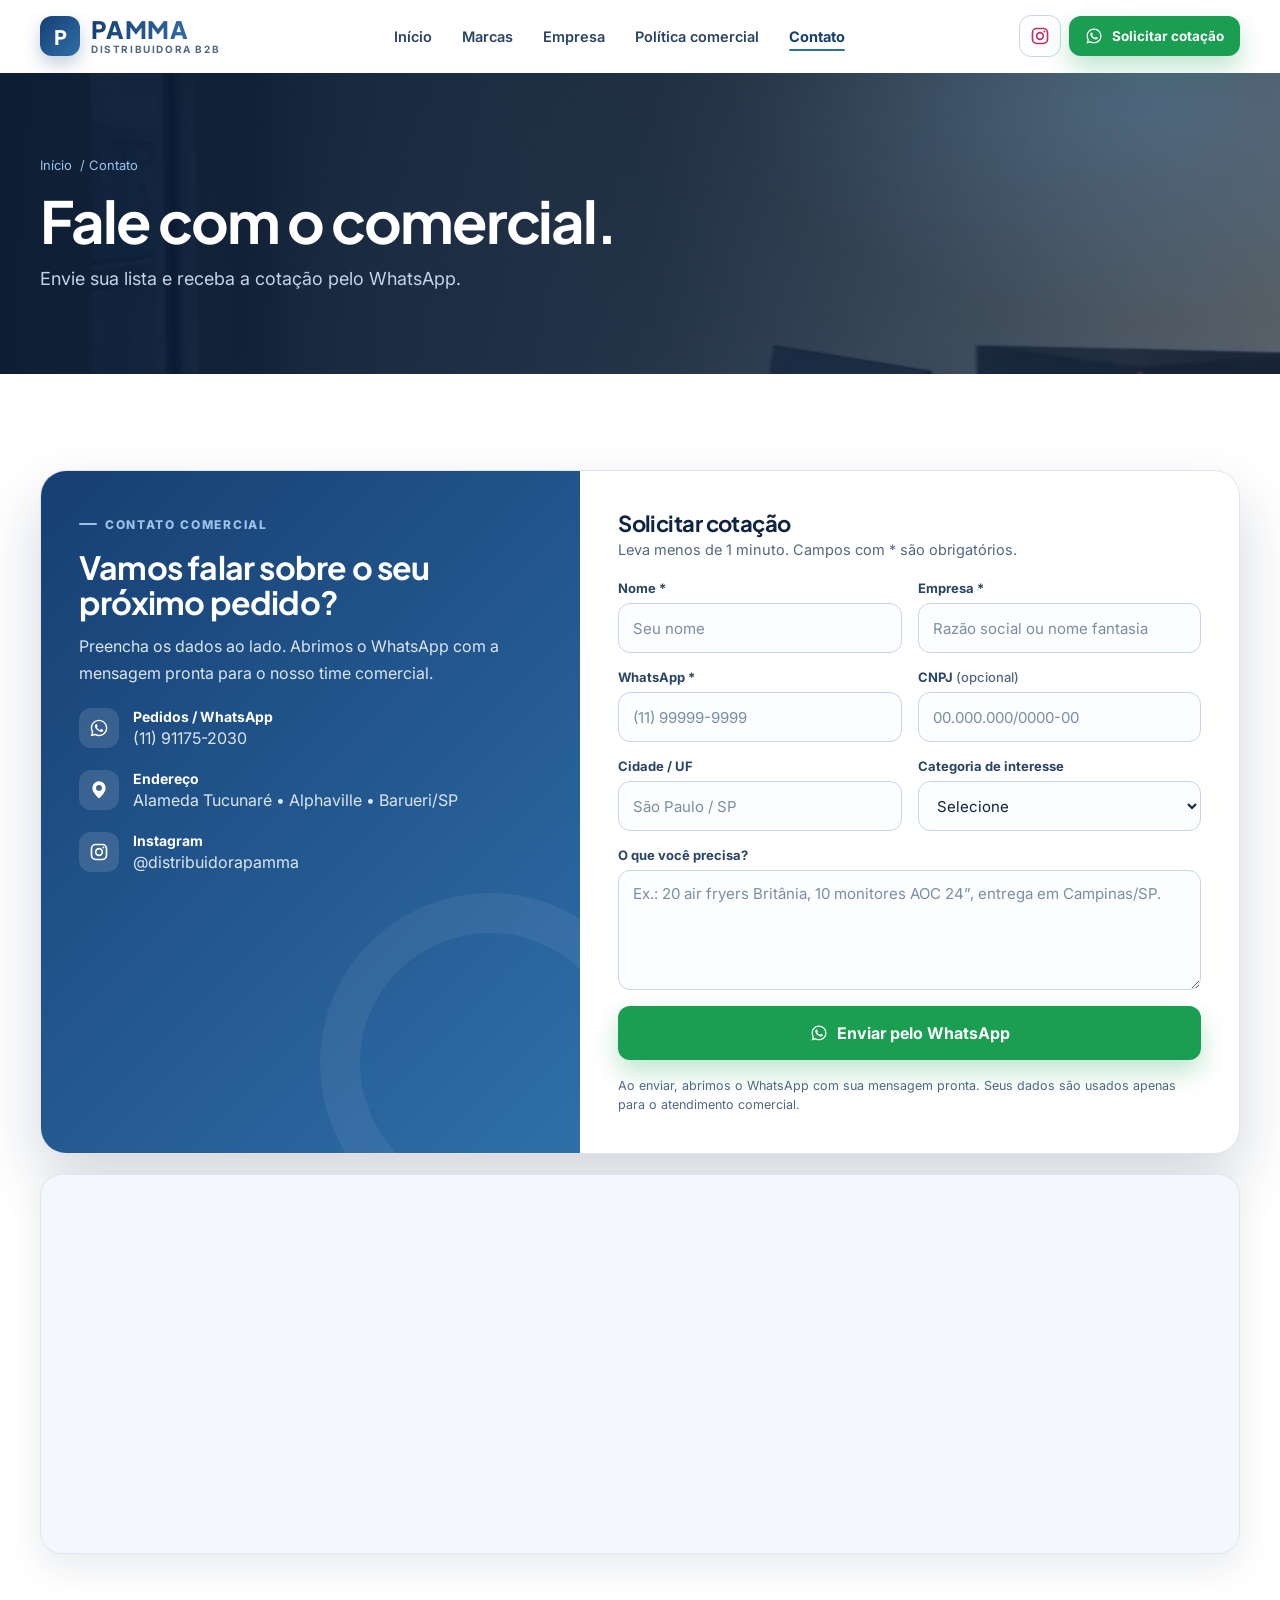
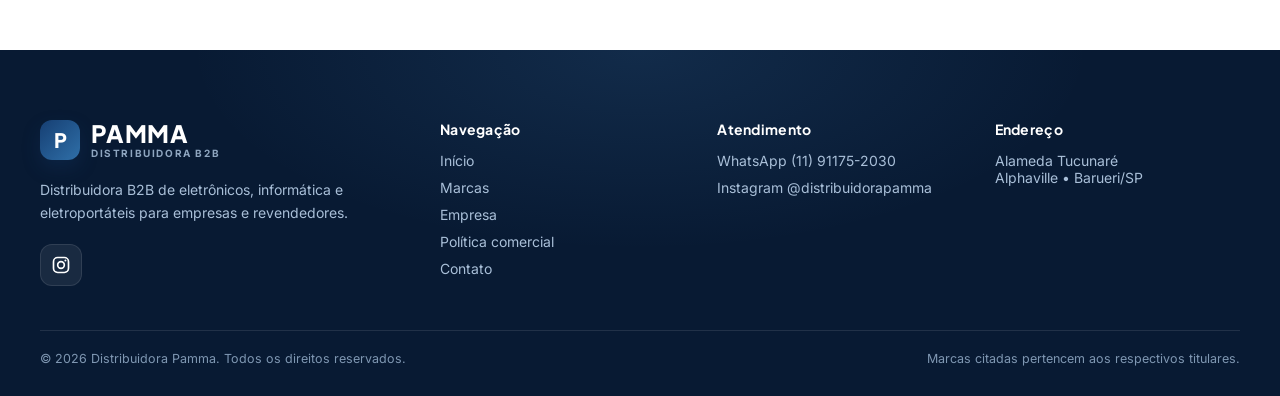
==== commit d57eccf8: "Ajustes v2.1: remove barra superior, reduz CTAs de WhatsApp, cache-busting - Remove topbar (duplicav" ====
--- a/contato/index.html
+++ b/contato/index.html
@@ -22,7 +22,7 @@
   <link rel="preconnect" href="https://fonts.googleapis.com" />
   <link rel="preconnect" href="https://fonts.gstatic.com" crossorigin />
   <link rel="stylesheet" href="https://fonts.googleapis.com/css2?family=Inter:wght@400;500;600;700&family=Plus+Jakarta+Sans:wght@600;700;800&display=swap" />
-  <link rel="stylesheet" href="../assets/css/site.css" />
+  <link rel="stylesheet" href="../assets/css/site.css?v=4aeb801d" />
   
 </head>
 <body>
@@ -46,19 +46,6 @@
 <symbol id="i-arrow" viewBox="0 0 24 24"><path fill="none" stroke="currentColor" stroke-width="2" stroke-linecap="round" stroke-linejoin="round" d="M5 12h14M13 6l6 6-6 6"/></symbol>
 </svg>
 
-<div class="topbar">
-  <div class="wrap">
-    <div class="tb-left">
-      <span><i class="dot"></i> Atendimento comercial B2B</span>
-      <span>Alphaville • Barueri/SP</span>
-    </div>
-    <div class="tb-right">
-      <a class="js-wa" href="../contato/"><svg class="ico" aria-hidden="true"><use href="#i-wa"/></svg><span>(11) 91175-2030</span></a>
-      <a href="https://www.instagram.com/distribuidorapamma/" target="_blank" rel="noopener"><svg class="ico" aria-hidden="true"><use href="#i-ig"/></svg><span>@distribuidorapamma</span></a>
-    </div>
-  </div>
-</div>
-
 <header class="site-header" id="siteHeader">
   <nav class="wrap" aria-label="Principal">
     <a class="brand" href="../" aria-label="Distribuidora Pamma — início">
@@ -76,7 +63,7 @@
       <a class="icon-btn ig" href="https://www.instagram.com/distribuidorapamma/" target="_blank" rel="noopener" aria-label="Instagram @distribuidorapamma" title="@distribuidorapamma">
         <svg class="ico" aria-hidden="true"><use href="#i-ig"/></svg>
       </a>
-      <a class="btn btn-wa btn-sm js-wa" href="../contato/">
+      <a class="btn btn-wa btn-sm js-wa hdr-wa" href="../contato/">
         <svg class="ico" aria-hidden="true"><use href="#i-wa"/></svg><span>Solicitar cotação</span>
       </a>
       <button class="icon-btn menu-btn" id="menuBtn" aria-label="Abrir menu" aria-expanded="false" aria-controls="navlinks">
@@ -164,20 +151,6 @@
       </form>
     </div>
 
-    <div class="info-cards">
-      <div class="card info-card">
-        <div class="fi wa"><svg class="ico" aria-hidden="true"><use href="#i-wa"/></svg></div>
-        <div><b>WhatsApp comercial</b><span>(11) 91175-2030</span><a class="more js-wa" href="#">Abrir conversa →</a></div>
-      </div>
-      <div class="card info-card">
-        <div class="fi ig"><svg class="ico" aria-hidden="true"><use href="#i-ig"/></svg></div>
-        <div><b>Instagram</b><span>@distribuidorapamma</span><a class="more" href="https://www.instagram.com/distribuidorapamma/" target="_blank" rel="noopener">Seguir →</a></div>
-      </div>
-      <div class="card info-card">
-        <div class="fi"><svg class="ico" aria-hidden="true"><use href="#i-pin"/></svg></div>
-        <div><b>Endereço</b><span>Alameda Tucunaré • Alphaville • Barueri/SP</span><a class="more" href="https://www.google.com/maps/search/?api=1&amp;query=Alameda+Tucunar%C3%A9+Alphaville+Barueri+SP" target="_blank" rel="noopener">Ver no mapa →</a></div>
-      </div>
-    </div>
 
     <div class="map">
       <iframe title="Mapa: Alameda Tucunaré, Alphaville, Barueri/SP" loading="lazy" referrerpolicy="no-referrer-when-downgrade"
@@ -196,7 +169,6 @@
         <p style="max-width:360px; line-height:1.65; margin:18px 0 0">Distribuidora B2B de eletrônicos, informática e eletroportáteis para empresas e revendedores.</p>
         <div class="social">
           <a class="ig" href="https://www.instagram.com/distribuidorapamma/" target="_blank" rel="noopener" aria-label="Instagram"><svg class="ico" aria-hidden="true"><use href="#i-ig"/></svg></a>
-          <a class="wa js-wa" href="../contato/" aria-label="WhatsApp"><svg class="ico" aria-hidden="true"><use href="#i-wa"/></svg></a>
         </div>
         <!-- TODO: inserir razão social e CNPJ oficiais -->
       </div>
@@ -232,6 +204,6 @@
 </footer>
 
 <a class="fab js-wa" href="../contato/" aria-label="Falar no WhatsApp"><svg class="ico" aria-hidden="true"><use href="#i-wa"/></svg></a>
-<script src="../assets/js/site.js" defer></script>
+<script src="../assets/js/site.js?v=4aeb801d" defer></script>
 </body>
 </html>
--- a/assets/css/site.css
+++ b/assets/css/site.css
@@ -363,8 +363,8 @@
 .social a.wa:hover{background:var(--wa)}
 .footer-bottom{position:relative; margin-top:44px; padding-top:20px; border-top:1px solid rgba(255,255,255,.1); display:flex; justify-content:space-between; gap:16px; flex-wrap:wrap; font-size:12.5px; color:#7f97b2}
 
-/* WhatsApp flutuante */
-.fab{position:fixed; right:20px; bottom:20px; z-index:65; width:58px; height:58px; border-radius:50%; display:grid; place-items:center; background:var(--wa); color:#fff; box-shadow:0 14px 30px rgba(26,158,82,.35); transition:transform .2s}
+/* WhatsApp flutuante (só mobile; no desktop o header já tem o CTA) */
+.fab{display:none; position:fixed; right:20px; bottom:20px; z-index:65; width:58px; height:58px; border-radius:50%; place-items:center; background:var(--wa); color:#fff; box-shadow:0 14px 30px rgba(26,158,82,.35); transition:transform .2s}
 .fab::before{content:""; position:absolute; inset:0; border-radius:50%; border:2px solid var(--wa); animation:ring 2.4s infinite}
 @keyframes ring{0%{transform:scale(1); opacity:.7} 100%{transform:scale(1.6); opacity:0}}
 .fab:hover{transform:scale(1.06)}
@@ -420,8 +420,8 @@
   .brand .logo{font-size:21px}
   .brand small{display:none}
   .nav-right{gap:6px}
-  .nav-right .btn span{display:none}
-  .nav-right .btn{padding:10px 12px}
+  .nav-right .hdr-wa{display:none}
+  .fab{display:grid}
   .icon-btn{width:40px; height:40px}
   .hero-grid{padding:44px 0 96px}
   .hero .lead{font-size:16.5px}
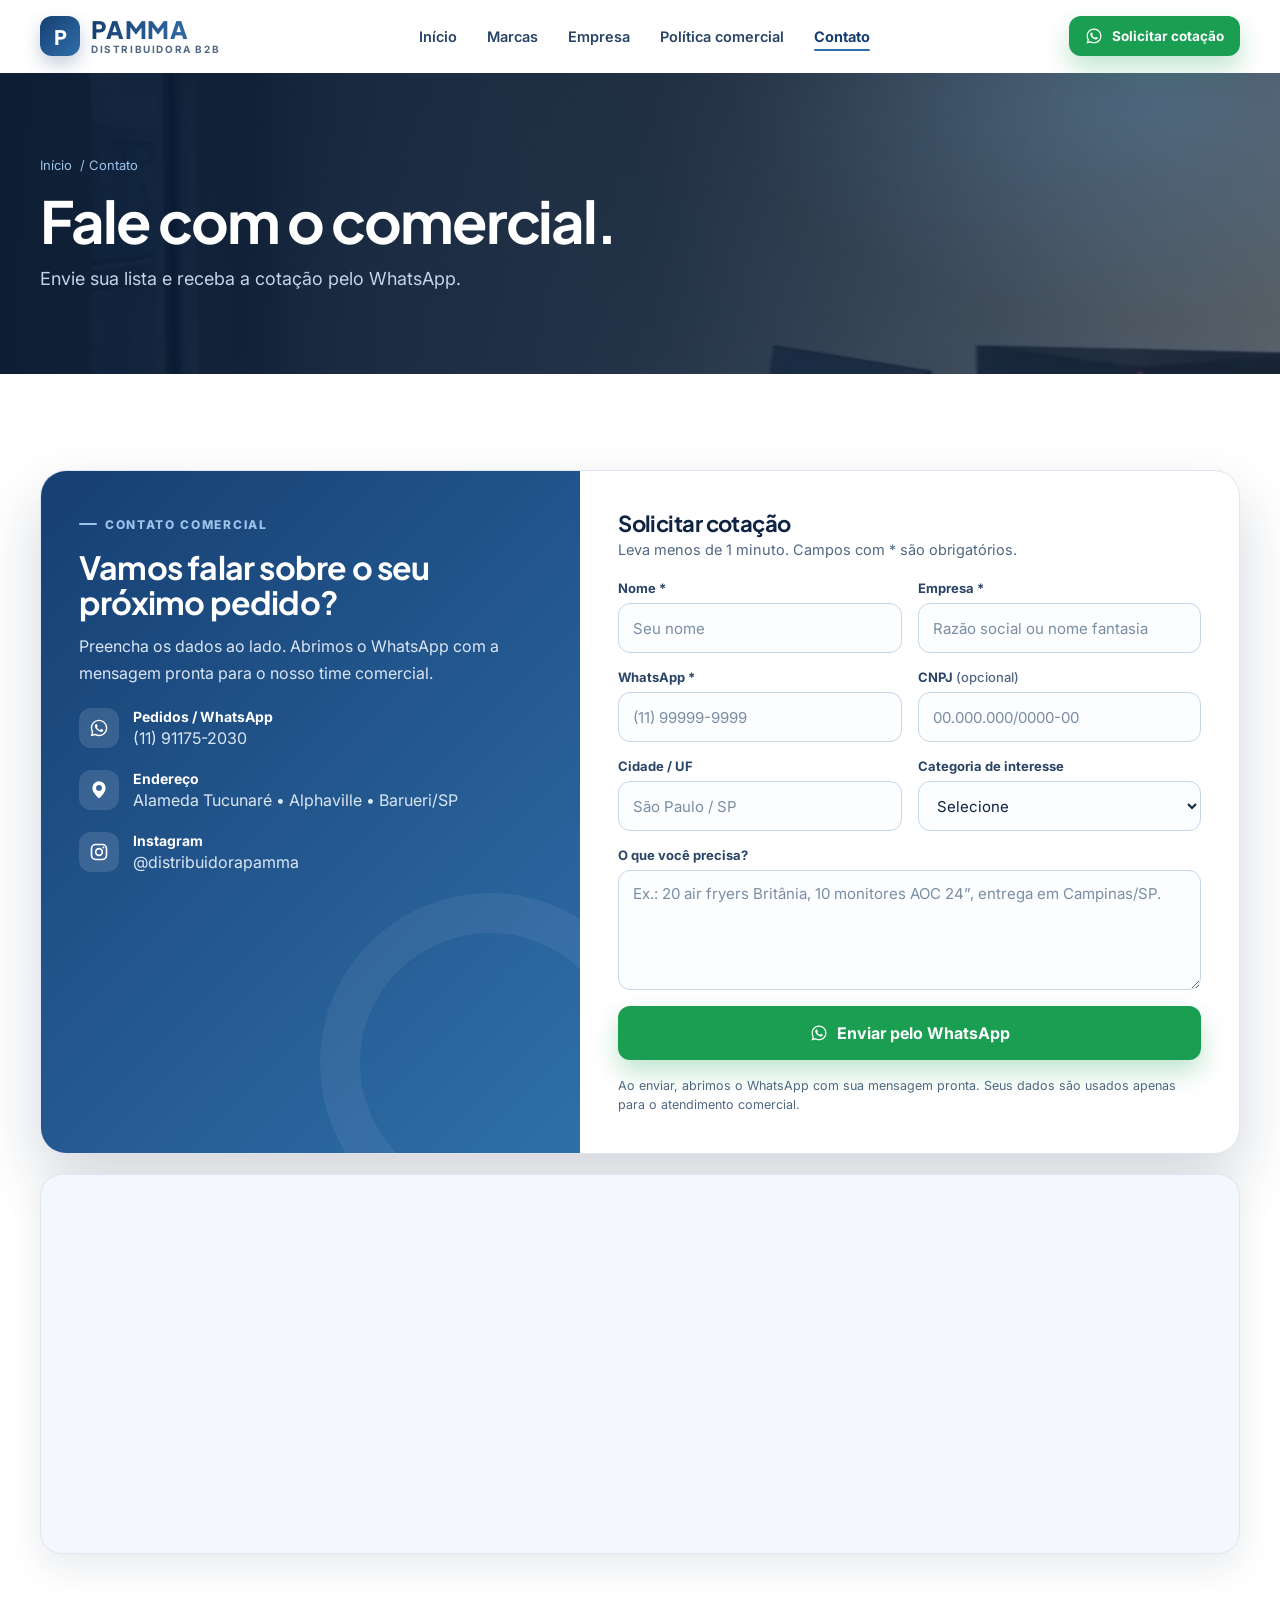
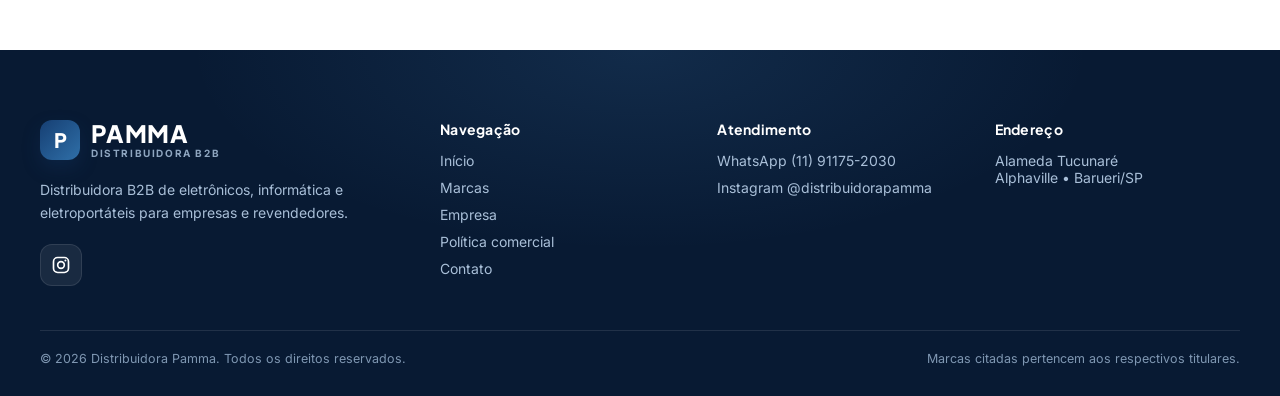
==== commit 6d7e3582: "Remove ícone do Instagram do header Instagram segue na home, contato e rodapé.  Co-Authored-By: Clau" ====
--- a/contato/index.html
+++ b/contato/index.html
@@ -60,9 +60,6 @@
 <a href="../contato/" aria-current="page">Contato</a>
     </div>
     <div class="nav-right">
-      <a class="icon-btn ig" href="https://www.instagram.com/distribuidorapamma/" target="_blank" rel="noopener" aria-label="Instagram @distribuidorapamma" title="@distribuidorapamma">
-        <svg class="ico" aria-hidden="true"><use href="#i-ig"/></svg>
-      </a>
       <a class="btn btn-wa btn-sm js-wa hdr-wa" href="../contato/">
         <svg class="ico" aria-hidden="true"><use href="#i-wa"/></svg><span>Solicitar cotação</span>
       </a>
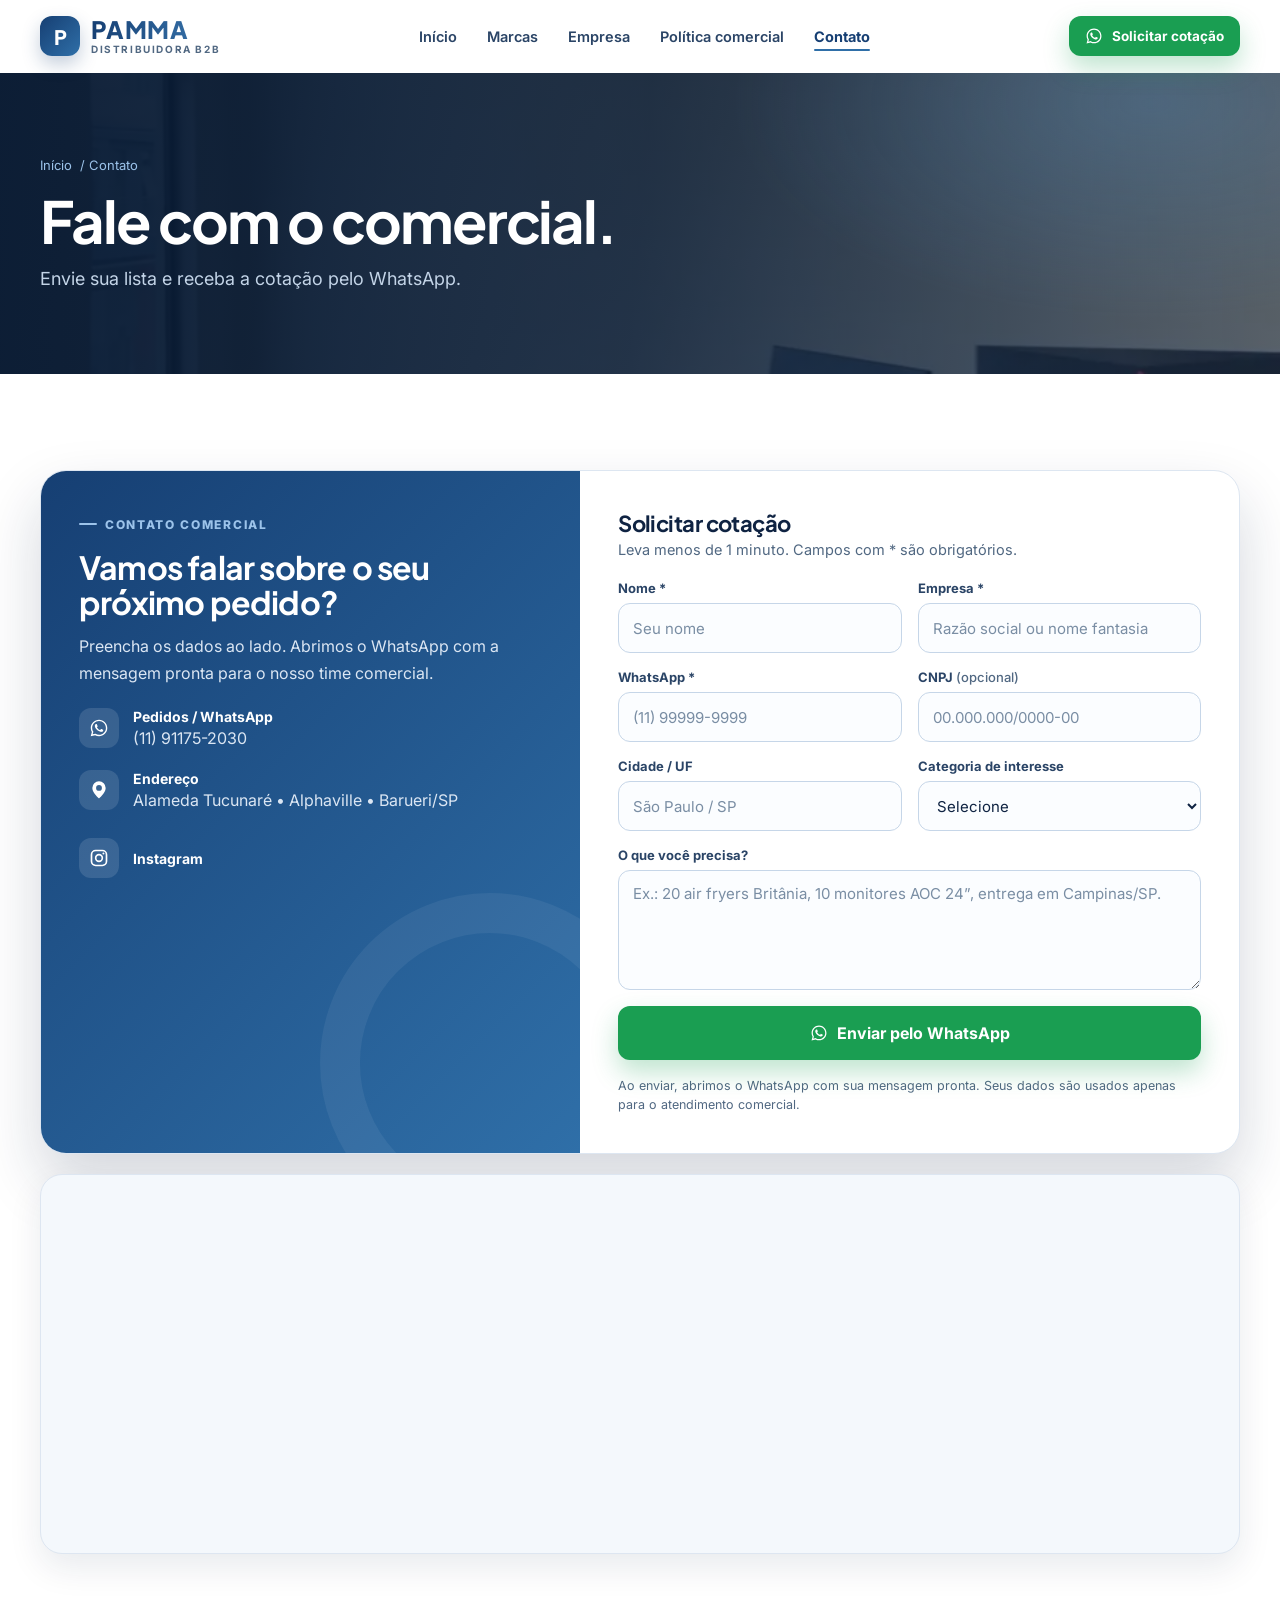
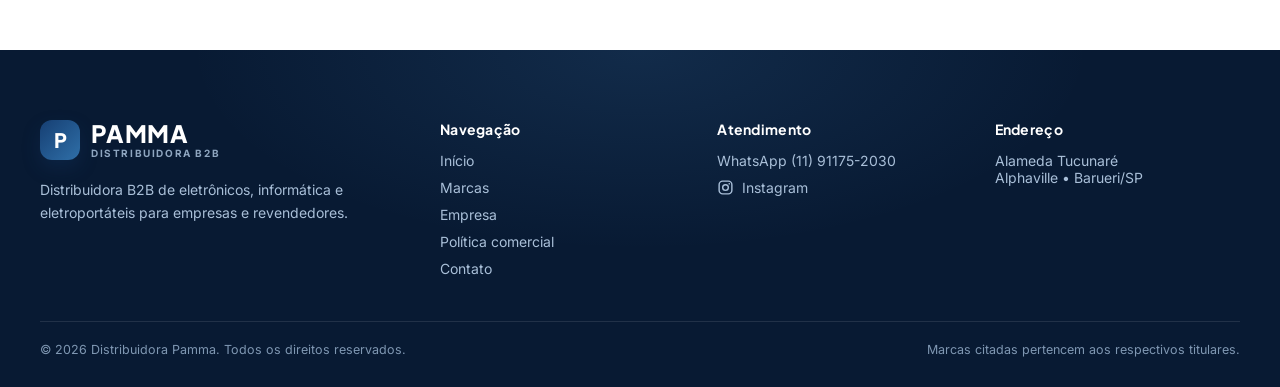
==== commit 20ac254d: "Hero sem botão de WhatsApp; Instagram só com ícone + texto - Remove 'Falar com vendas' do hero; botã" ====
--- a/contato/index.html
+++ b/contato/index.html
@@ -22,7 +22,7 @@
   <link rel="preconnect" href="https://fonts.googleapis.com" />
   <link rel="preconnect" href="https://fonts.gstatic.com" crossorigin />
   <link rel="stylesheet" href="https://fonts.googleapis.com/css2?family=Inter:wght@400;500;600;700&family=Plus+Jakarta+Sans:wght@600;700;800&display=swap" />
-  <link rel="stylesheet" href="../assets/css/site.css?v=4aeb801d" />
+  <link rel="stylesheet" href="../assets/css/site.css?v=c8809786" />
   
 </head>
 <body>
@@ -95,10 +95,10 @@
           <div class="cl-ico"><svg class="ico" aria-hidden="true"><use href="#i-pin"/></svg></div>
           <div><strong>Endereço</strong><a href="https://www.google.com/maps/search/?api=1&amp;query=Alameda+Tucunar%C3%A9+Alphaville+Barueri+SP" target="_blank" rel="noopener">Alameda Tucunaré • Alphaville • Barueri/SP</a></div>
         </div>
-        <div class="contact-line">
+        <a class="contact-line ig-line" href="https://www.instagram.com/distribuidorapamma/" target="_blank" rel="noopener" aria-label="Abrir o Instagram da Distribuidora Pamma">
           <div class="cl-ico"><svg class="ico" aria-hidden="true"><use href="#i-ig"/></svg></div>
-          <div><strong>Instagram</strong><a href="https://www.instagram.com/distribuidorapamma/" target="_blank" rel="noopener">@distribuidorapamma</a></div>
-        </div>
+          <div><strong>Instagram</strong></div>
+        </a>
       </div>
 
       <form class="form" id="leadForm" novalidate>
@@ -164,9 +164,6 @@
       <div>
         <a class="brand" href="../"><span class="brand-mark" aria-hidden="true">P</span><span class="brand-txt"><span class="logo">PAMMA</span><small>Distribuidora B2B</small></span></a>
         <p style="max-width:360px; line-height:1.65; margin:18px 0 0">Distribuidora B2B de eletrônicos, informática e eletroportáteis para empresas e revendedores.</p>
-        <div class="social">
-          <a class="ig" href="https://www.instagram.com/distribuidorapamma/" target="_blank" rel="noopener" aria-label="Instagram"><svg class="ico" aria-hidden="true"><use href="#i-ig"/></svg></a>
-        </div>
         <!-- TODO: inserir razão social e CNPJ oficiais -->
       </div>
       <div>
@@ -183,7 +180,7 @@
         <h4>Atendimento</h4>
         <ul>
           <li><a class="js-wa" href="../contato/">WhatsApp (11) 91175-2030</a></li>
-          <li><a href="https://www.instagram.com/distribuidorapamma/" target="_blank" rel="noopener">Instagram @distribuidorapamma</a></li>
+          <li><a class="ig-text" href="https://www.instagram.com/distribuidorapamma/" target="_blank" rel="noopener"><svg class="ico" aria-hidden="true"><use href="#i-ig"/></svg> Instagram</a></li>
         </ul>
       </div>
       <div>
@@ -201,6 +198,6 @@
 </footer>
 
 <a class="fab js-wa" href="../contato/" aria-label="Falar no WhatsApp"><svg class="ico" aria-hidden="true"><use href="#i-wa"/></svg></a>
-<script src="../assets/js/site.js?v=4aeb801d" defer></script>
+<script src="../assets/js/site.js?v=c8809786" defer></script>
 </body>
 </html>
--- a/assets/css/site.css
+++ b/assets/css/site.css
@@ -119,6 +119,8 @@
 .hero::before{content:""; position:absolute; inset:0; z-index:-1; background:
   radial-gradient(900px 500px at 85% 20%, rgba(90,169,240,.22), transparent 60%),
   linear-gradient(100deg, rgba(8,26,51,.97) 0%, rgba(8,26,51,.9) 42%, rgba(12,37,71,.62) 72%, rgba(12,37,71,.45) 100%)}
+.hero-grid > *{min-width:0}
+.hero h1,.page-head h1{overflow-wrap:break-word}
 .hero-grid{display:grid; grid-template-columns:1.15fr .85fr; gap:56px; align-items:center; padding:92px 0 132px}
 .tag{display:inline-flex; align-items:center; gap:9px; padding:8px 14px; border-radius:999px; background:rgba(255,255,255,.08); border:1px solid rgba(255,255,255,.16); color:#dbe9f7; font-size:12.5px; font-weight:700; letter-spacing:.06em; text-transform:uppercase; backdrop-filter:blur(6px)}
 .tag .dot{width:7px; height:7px; border-radius:50%; background:#2fd47a; box-shadow:0 0 0 4px rgba(47,212,122,.2); animation:pulse 2s infinite}
@@ -320,6 +322,11 @@
 .contact-line strong{display:block; color:#fff; font-size:14px}
 .contact-line span, .contact-line a{display:block; margin-top:3px; color:#dbe6f3}
 .contact-line a:hover{text-decoration:underline}
+a.contact-line{align-items:center; color:#fff; padding:6px; margin-left:-6px; border-radius:14px; transition:background .2s}
+a.contact-line:hover{background:rgba(255,255,255,.08)}
+a.contact-line:hover .cl-ico{background:var(--ig)}
+.ig-text{display:inline-flex; align-items:center; gap:8px}
+.ig-text .ico{width:17px; height:17px; flex-basis:17px}
 .form{padding:38px}
 .form h3{margin:0 0 4px; font-size:22px}
 .form > p{margin:0 0 22px; color:var(--muted); font-size:14.5px}
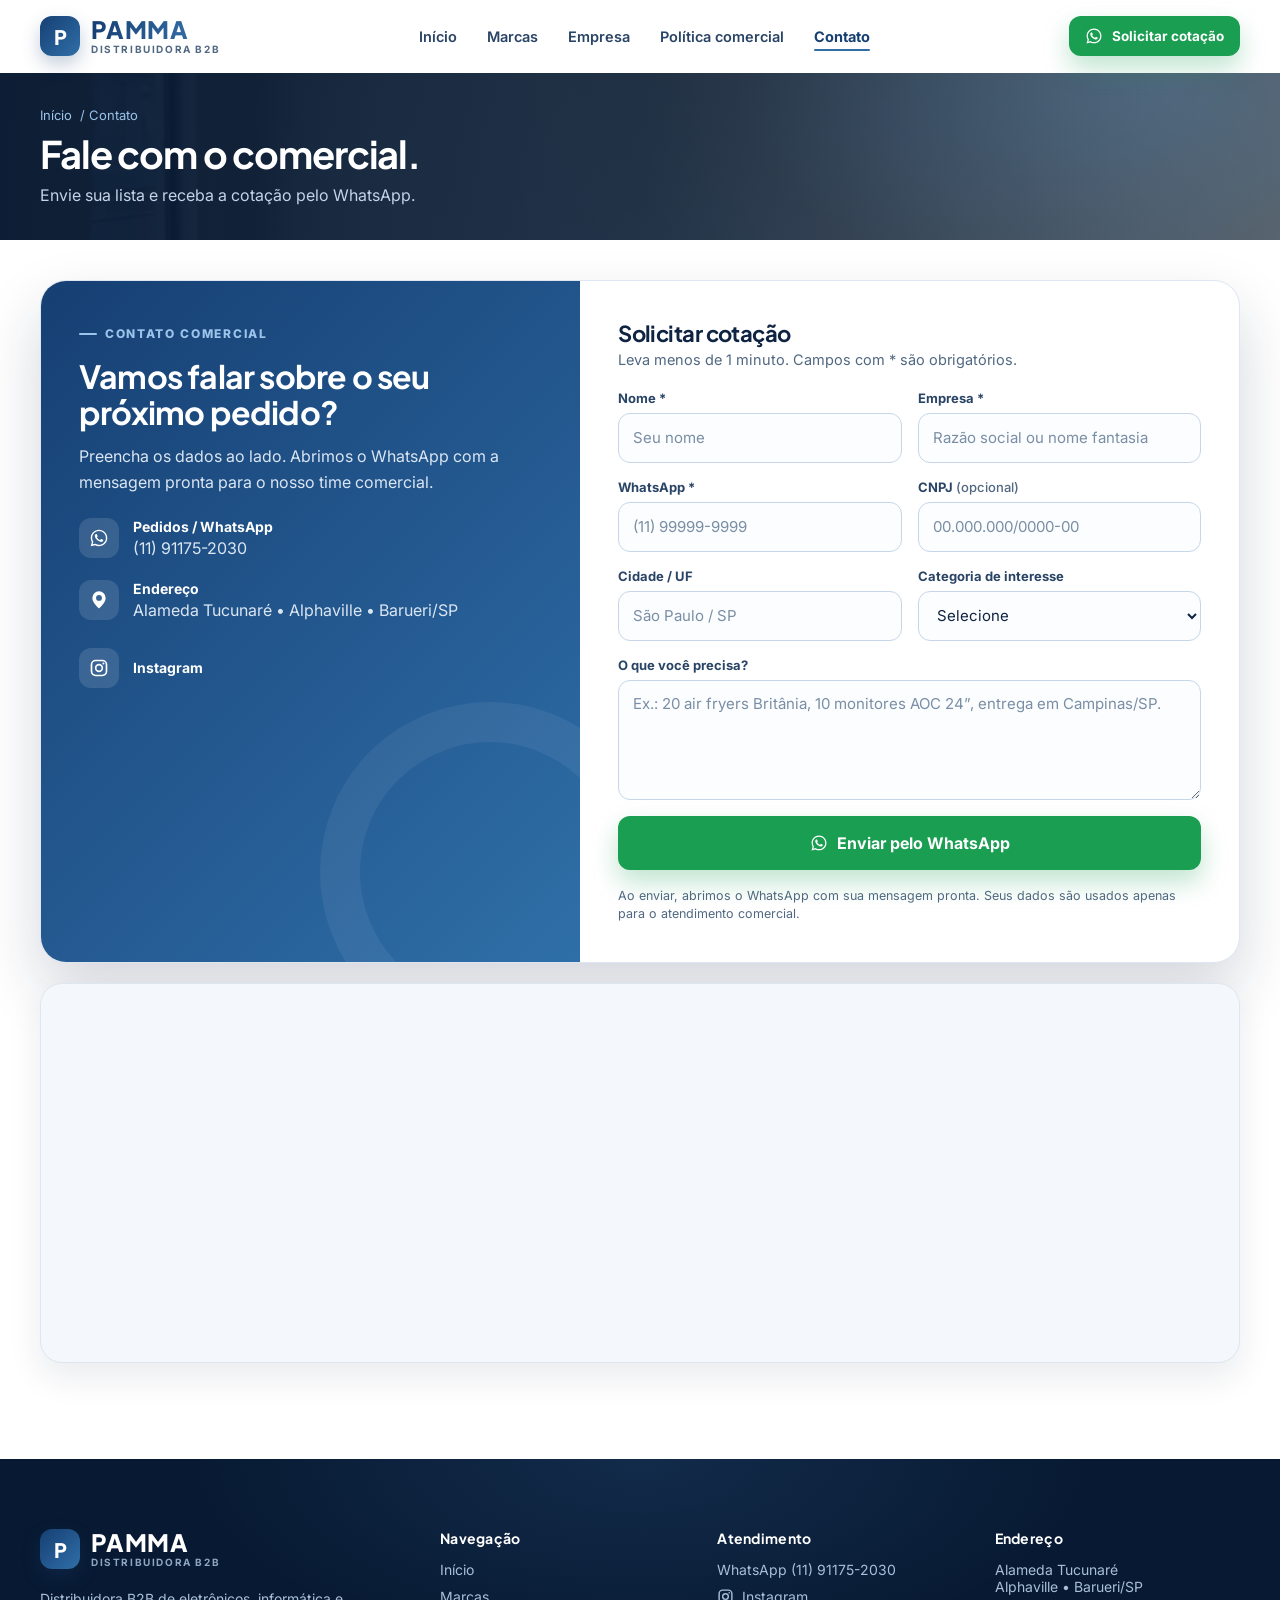
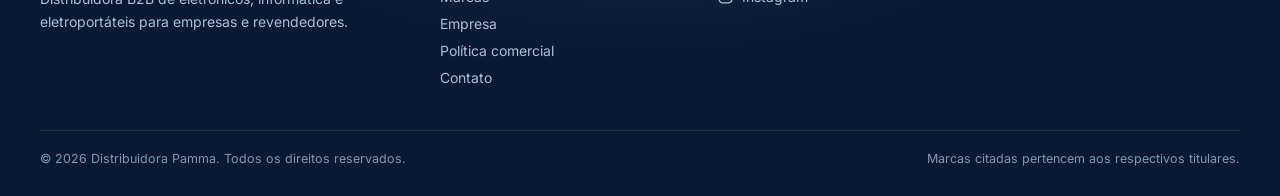
==== commit 0ac4e4da: "Cabeçalhos das páginas internas compactos: conteúdo visível sem rolar - Page-head com menos altura e" ====
--- a/contato/index.html
+++ b/contato/index.html
@@ -22,7 +22,7 @@
   <link rel="preconnect" href="https://fonts.googleapis.com" />
   <link rel="preconnect" href="https://fonts.gstatic.com" crossorigin />
   <link rel="stylesheet" href="https://fonts.googleapis.com/css2?family=Inter:wght@400;500;600;700&family=Plus+Jakarta+Sans:wght@600;700;800&display=swap" />
-  <link rel="stylesheet" href="../assets/css/site.css?v=c8809786" />
+  <link rel="stylesheet" href="../assets/css/site.css?v=7ee674f3" />
   
 </head>
 <body>
@@ -198,6 +198,6 @@
 </footer>
 
 <a class="fab js-wa" href="../contato/" aria-label="Falar no WhatsApp"><svg class="ico" aria-hidden="true"><use href="#i-wa"/></svg></a>
-<script src="../assets/js/site.js?v=c8809786" defer></script>
+<script src="../assets/js/site.js?v=7ee674f3" defer></script>
 </body>
 </html>
--- a/assets/css/site.css
+++ b/assets/css/site.css
@@ -169,11 +169,11 @@
 .page-head::after{content:""; position:absolute; inset:0; z-index:-1; background:
   radial-gradient(700px 360px at 90% 10%, rgba(90,169,240,.22), transparent 60%),
   linear-gradient(95deg, rgba(8,26,51,.97) 0%, rgba(8,26,51,.86) 50%, rgba(12,37,71,.55) 100%)}
-.page-head .wrap{padding:84px 0 80px}
-.crumbs{display:flex; align-items:center; gap:8px; font-size:13px; color:var(--blue-light); margin-bottom:18px}
+.page-head .wrap{padding:34px 0 32px}
+.crumbs{display:flex; align-items:center; gap:8px; font-size:13px; color:var(--blue-light); margin-bottom:10px}
 .crumbs a:hover{color:#fff}
-.page-head h1{margin:0 0 14px; font-size:clamp(34px,4.8vw,58px); line-height:1.04; letter-spacing:-.035em; max-width:780px}
-.page-head p{margin:0; max-width:640px; color:#c3d4e7; font-size:18px; line-height:1.6}
+.page-head h1{margin:0 0 8px; font-size:clamp(26px,3vw,38px); line-height:1.1; letter-spacing:-.03em; max-width:860px}
+.page-head p{margin:0; max-width:720px; color:#c3d4e7; font-size:16px; line-height:1.55}
 .page-head .actions{margin-top:28px}
 
 /* ---------- Categorias ---------- */
@@ -438,8 +438,8 @@
   .kpi{padding:18px 16px}
   .kpi strong{font-size:24px}
   .kpi span{font-size:12.5px}
-  .page-head .wrap{padding:56px 0 52px}
-  .page-head p{font-size:16px}
+  .page-head .wrap{padding:26px 0 24px}
+  .page-head p{font-size:14.5px}
   .section{padding:64px 0}
   .section.tight{padding:48px 0}
   .features,.policy-grid,.form-grid,.steps,.terms,.timeline{grid-template-columns:1fr}
@@ -467,3 +467,13 @@
   .footer-grid{grid-template-columns:1fr}
   body{padding-bottom:76px}
 }
+
+/* Conteúdo visível sem rolar: 1ª seção logo após o cabeçalho da página fica mais próxima */
+.page-head + .section{padding-top:40px}
+.page-head + .section .split{align-items:start}
+.page-head + .section .section-head{margin-bottom:24px}
+.page-head + .section .media-grid img{aspect-ratio:4/5}
+.page-head + .section .media-grid img:last-child{margin-top:32px}
+@media (max-width:640px){ .page-head + .section{padding-top:28px} }
+.page-head + .section .section-head h2{font-size:clamp(22px,2.4vw,30px)}
+.page-head + .section .reveal{opacity:1; transform:none}
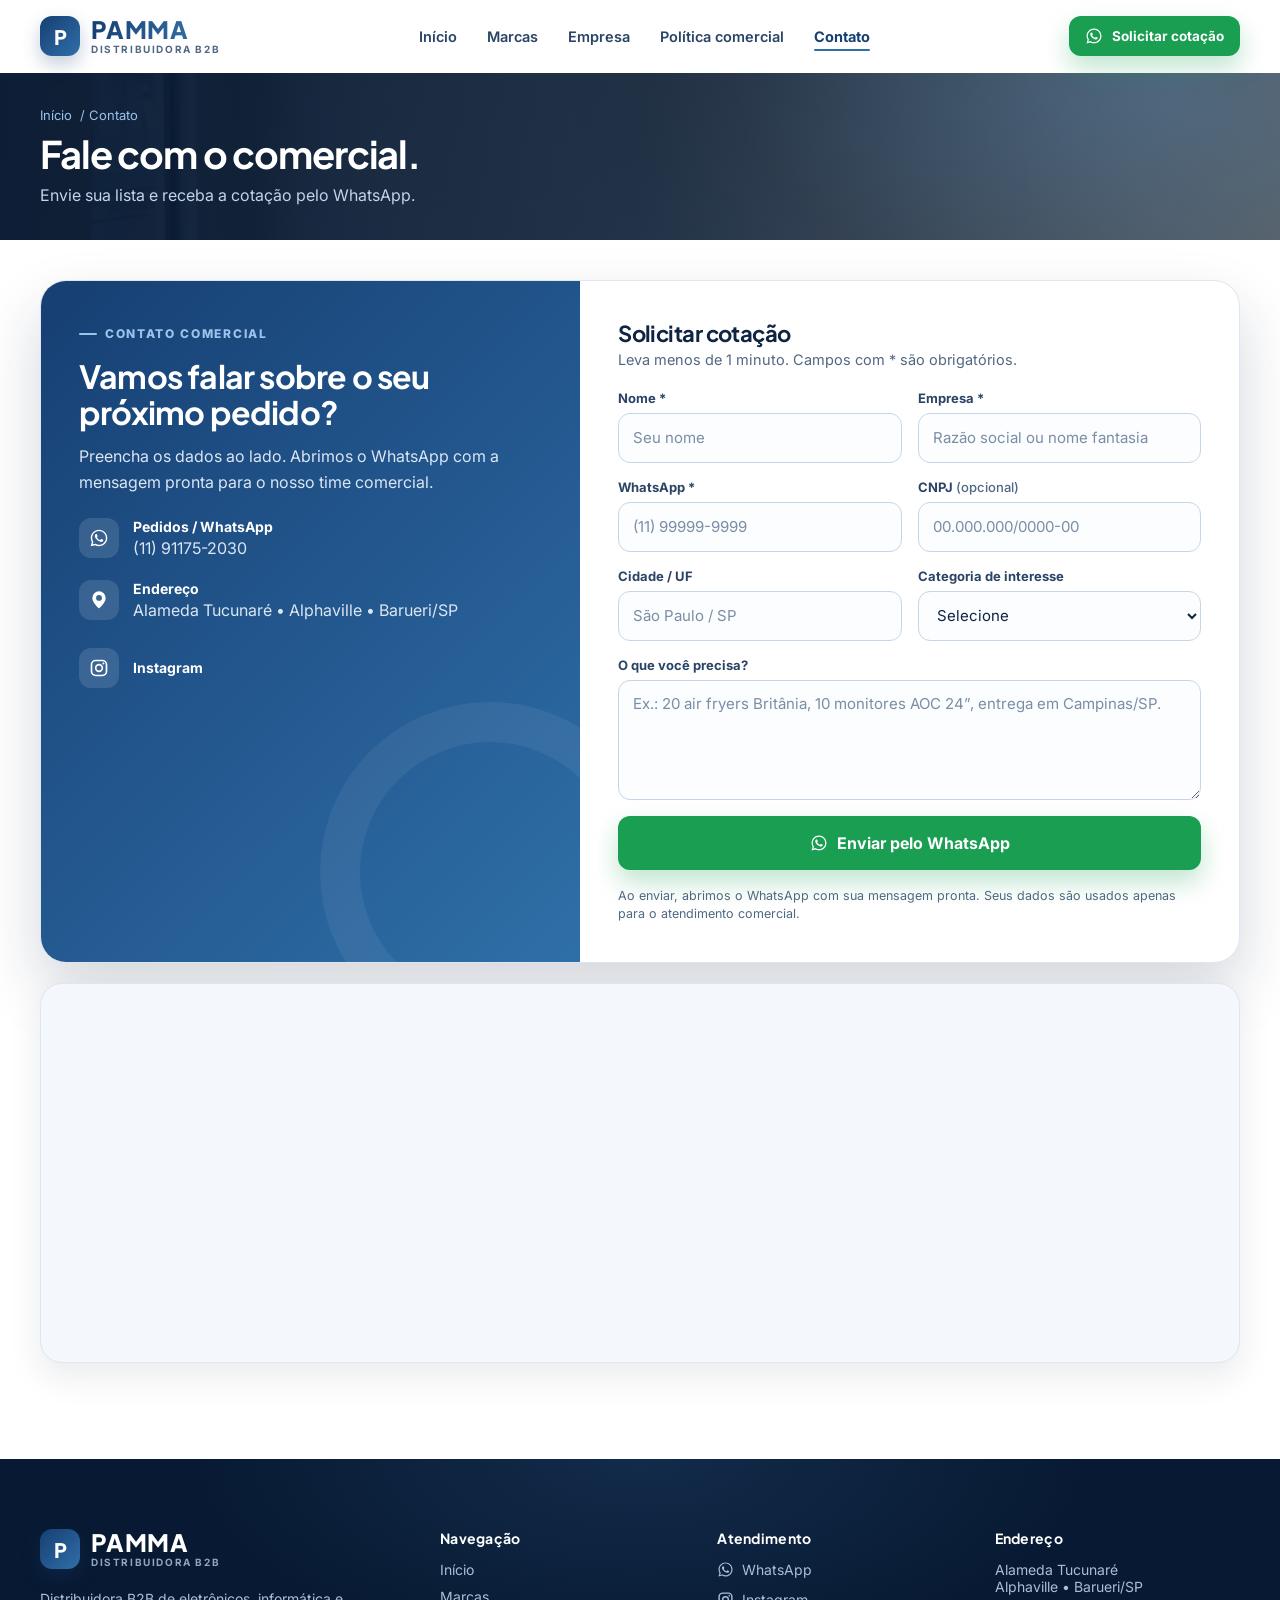
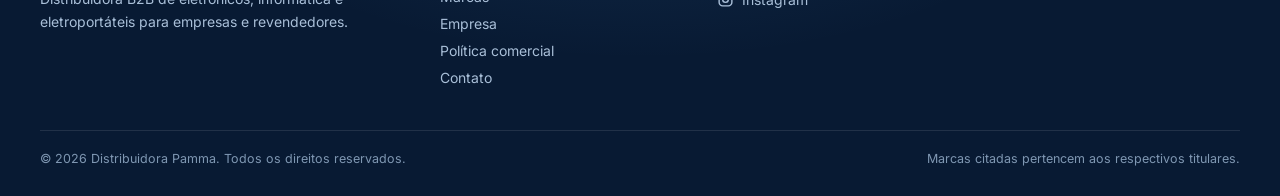
==== commit 3f05ed93: "Rodapé: WhatsApp com ícone + texto, sem número (igual ao Instagram) Co-Authored-By: Claude Opus 5.5 " ====
--- a/contato/index.html
+++ b/contato/index.html
@@ -179,7 +179,7 @@
       <div>
         <h4>Atendimento</h4>
         <ul>
-          <li><a class="js-wa" href="../contato/">WhatsApp (11) 91175-2030</a></li>
+          <li><a class="js-wa ig-text" href="../contato/"><svg class="ico" aria-hidden="true"><use href="#i-wa"/></svg> WhatsApp</a></li>
           <li><a class="ig-text" href="https://www.instagram.com/distribuidorapamma/" target="_blank" rel="noopener"><svg class="ico" aria-hidden="true"><use href="#i-ig"/></svg> Instagram</a></li>
         </ul>
       </div>
